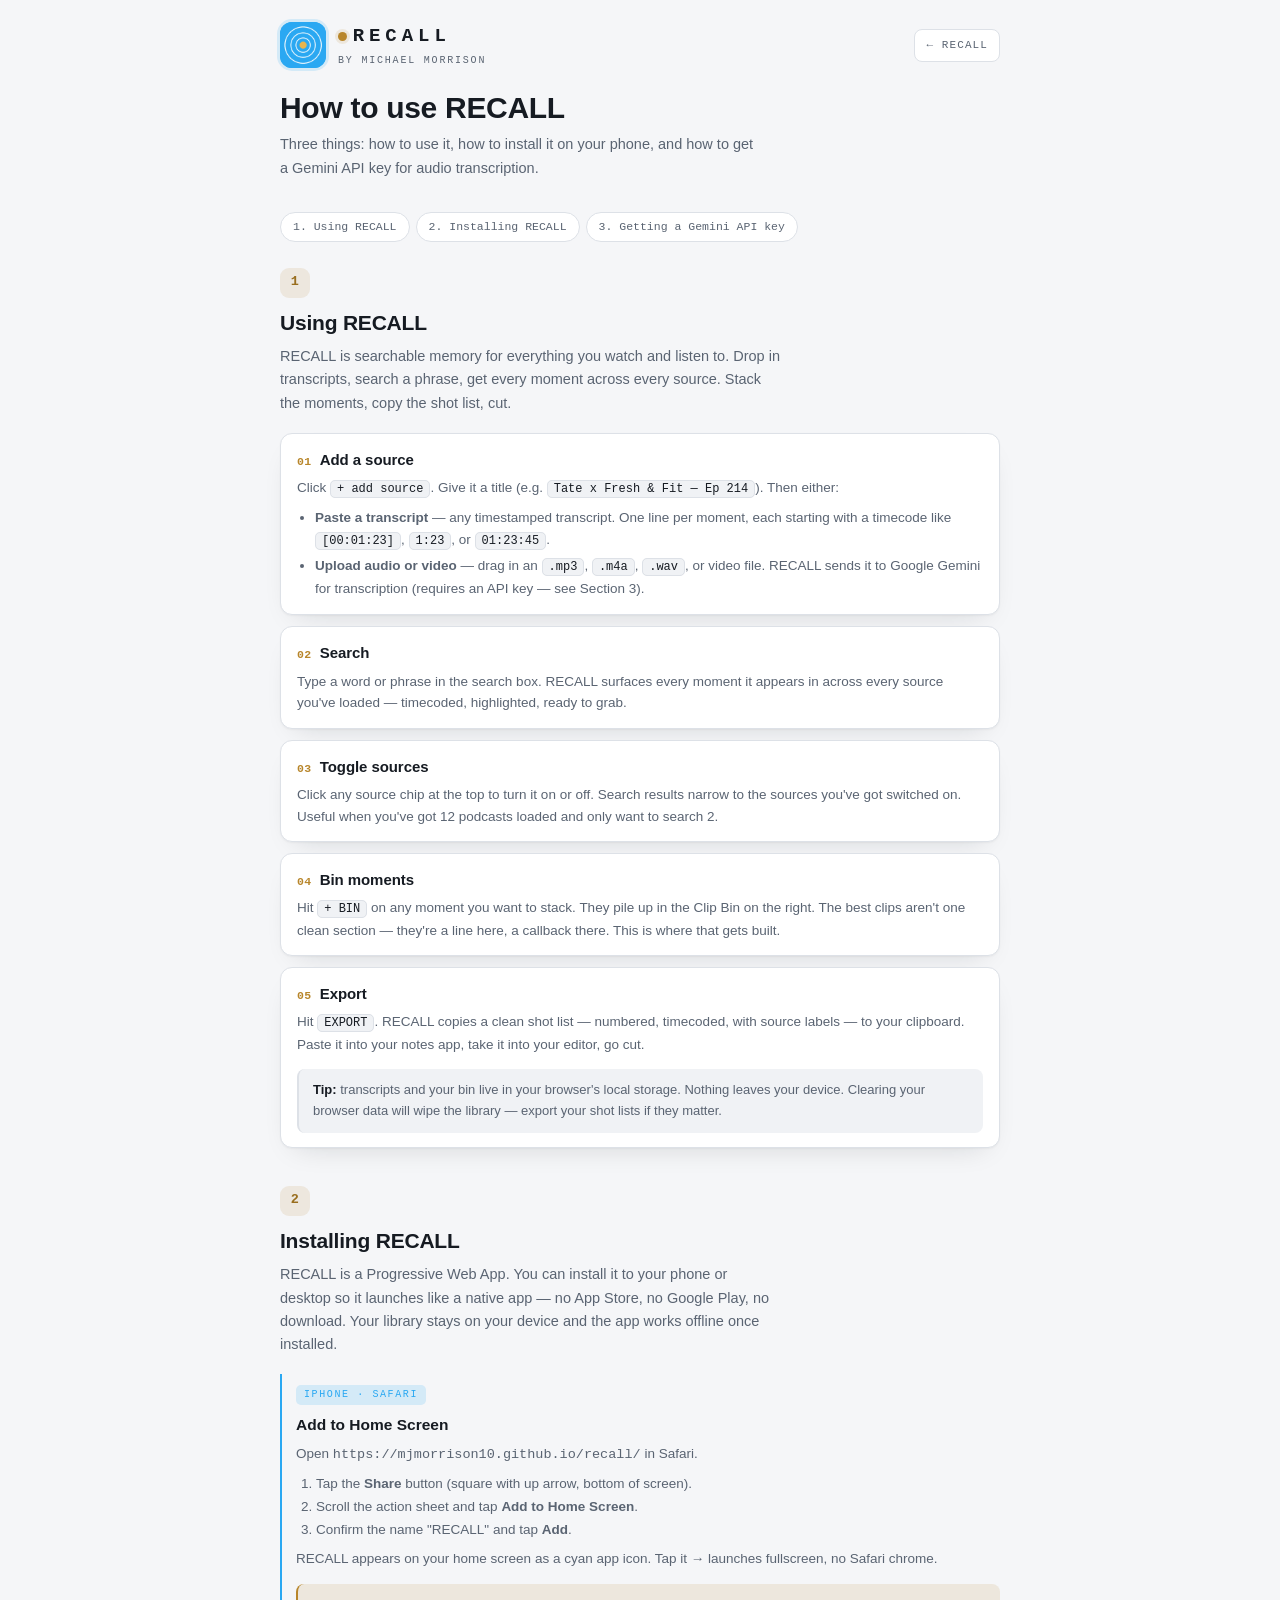
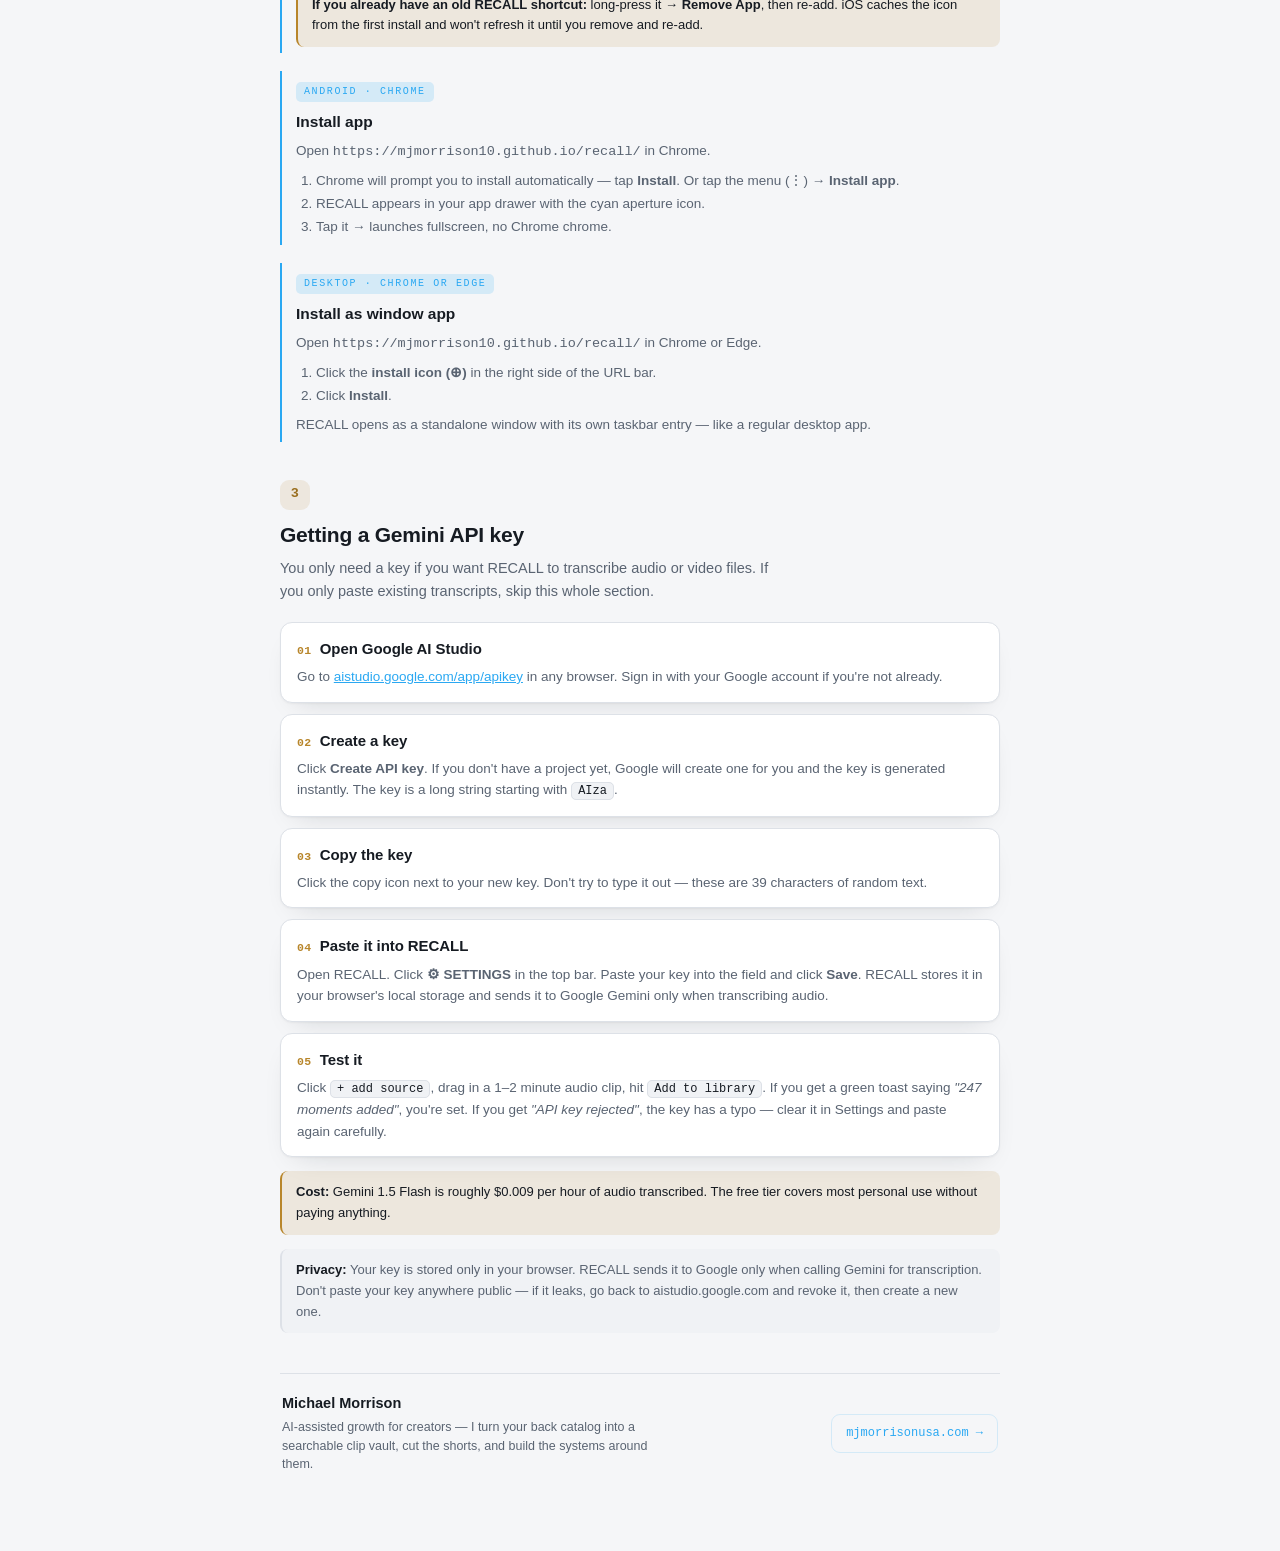
==== howto.html @ 28291c63 "feat: add How-to-use page with install + API key instructions New page /howto.html covering the thre" ====
<!doctype html>
<html lang="en">
<head>
<meta charset="utf-8">
<meta name="viewport" content="width=device-width, initial-scale=1, viewport-fit=cover">
<meta name="color-scheme" content="dark light">
<meta name="theme-color" content="#0E1116" media="(prefers-color-scheme: dark)">
<meta name="theme-color" content="#F5F6F8" media="(prefers-color-scheme: light)">
<meta name="description" content="How to use RECALL — install the app, get a Gemini API key, and search your transcript library.">

<!-- PWA: same manifest + iOS tags as the main app so this page works in the installed shell too -->
<link rel="manifest" href="manifest.json">
<meta name="mobile-web-app-capable" content="yes">
<meta name="apple-mobile-web-app-capable" content="yes">
<meta name="apple-mobile-web-app-status-bar-style" content="black-translucent">
<meta name="apple-mobile-web-app-title" content="RECALL">
<meta name="format-detection" content="telephone=no">
<link rel="apple-touch-icon" href="icons/icon-180.png">
<link rel="apple-touch-icon" sizes="180x180" href="icons/icon-180.png">
<link rel="apple-touch-icon" sizes="167x167" href="icons/icon-167.png">
<link rel="apple-touch-icon" sizes="152x152" href="icons/icon-152.png">
<link rel="apple-touch-icon" sizes="120x120" href="icons/icon-120.png">

<title>How to use RECALL</title>

<style>
  :root{
    --ground:#0E1116; --surface:#161B22; --surface2:#1D242E; --border:#2A333F;
    --ink:#E6EAF0; --muted:#8A94A6; --faint:#5C6675;
    --gold:#E8B54D; --gold-deep:#C8912E; --gold-ghost:rgba(232,181,77,.14);
    --brand:#2AA8F2; --brand-ghost:rgba(42,168,242,.16);
    --shadow:0 1px 0 rgba(255,255,255,.03) inset, 0 10px 30px -12px rgba(0,0,0,.6);
    --sans:-apple-system,BlinkMacSystemFont,"Segoe UI",Roboto,Helvetica,Arial,sans-serif;
    --mono:ui-monospace,"SF Mono",SFMono-Regular,Menlo,Consolas,"Liberation Mono",monospace;
  }
  @media (prefers-color-scheme: light){
    :root{
      --ground:#F5F6F8; --surface:#FFFFFF; --surface2:#F0F2F5; --border:#DDE1E7;
      --ink:#161B22; --muted:#5A6472; --faint:#8A94A6;
      --gold:#B8862B; --gold-deep:#996E1E; --gold-ghost:rgba(184,134,43,.13);
      --shadow:0 1px 2px rgba(16,20,25,.04), 0 12px 28px -16px rgba(16,20,25,.18);
    }
  }
  :root[data-theme="dark"]{
    --ground:#0E1116; --surface:#161B22; --surface2:#1D242E; --border:#2A333F;
    --ink:#E6EAF0; --muted:#8A94A6; --faint:#5C6675;
    --gold:#E8B54D; --gold-deep:#C8912E; --gold-ghost:rgba(232,181,77,.14);
    --shadow:0 1px 0 rgba(255,255,255,.03) inset, 0 10px 30px -12px rgba(0,0,0,.6);
  }
  :root[data-theme="light"]{
    --ground:#F5F6F8; --surface:#FFFFFF; --surface2:#F0F2F5; --border:#DDE1E7;
    --ink:#161B22; --muted:#5A6472; --faint:#8A94A6;
    --gold:#B8862B; --gold-deep:#996E1E; --gold-ghost:rgba(184,134,43,.13);
    --shadow:0 1px 2px rgba(16,20,25,.04), 0 12px 28px -16px rgba(16,20,25,.18);
  }

  *{box-sizing:border-box}
  body{margin:0;background:var(--ground);color:var(--ink);font-family:var(--sans);
    -webkit-font-smoothing:antialiased;line-height:1.55}
  .wrap{max-width:760px;margin:0 auto;padding:22px 20px 80px}

  /* top bar — same shape as the main page */
  .top{display:flex;align-items:center;gap:14px;flex-wrap:wrap;margin-bottom:22px}
  .brand{display:flex;align-items:center;gap:12px;flex:1;min-width:0}
  .logo{width:46px;height:46px;border-radius:12px;background:var(--brand);flex:none;
    display:flex;align-items:center;justify-content:center;overflow:hidden;
    box-shadow:0 0 0 3px var(--brand-ghost)}
  .logo img{width:100%;height:100%;object-fit:contain;display:block}
  .lock{display:flex;flex-direction:column;gap:2px;min-width:0}
  .lock .by{font-family:var(--mono);font-size:10px;letter-spacing:.18em;text-transform:uppercase;
    color:var(--muted)}
  .mark{font-family:var(--mono);font-weight:700;font-size:19px;letter-spacing:.26em;
    color:var(--ink);display:inline-flex;align-items:center;gap:.5ch}
  .mark .dot{width:9px;height:9px;border-radius:50%;background:var(--gold);
    box-shadow:0 0 0 3px var(--gold-ghost)}
  .actions{margin-left:auto;display:flex;gap:8px}
  .iconbtn{background:var(--surface);border:1px solid var(--border);
    color:var(--muted);font-family:var(--mono);font-size:11px;letter-spacing:.1em;
    padding:7px 11px;border-radius:8px;cursor:pointer;display:inline-flex;align-items:center;gap:6px;
    text-decoration:none;transition:.12s}
  .iconbtn:hover{color:var(--ink);border-color:var(--gold)}

  /* page header */
  .pagehead{margin-bottom:32px}
  .pagehead h1{margin:0 0 8px;font-size:30px;letter-spacing:-.01em;line-height:1.15;font-weight:700}
  .pagehead p{margin:0;color:var(--muted);font-size:14.5px;max-width:60ch;line-height:1.6}

  /* sections */
  .howsection{margin-bottom:38px;scroll-margin-top:80px}
  .howsection .num{display:inline-flex;align-items:center;justify-content:center;width:30px;height:30px;
    border-radius:9px;background:var(--gold-ghost);color:var(--gold-deep);
    font-family:var(--mono);font-weight:700;font-size:13.5px;letter-spacing:.04em;
    margin-bottom:9px}
  .howsection h2{margin:0 0 6px;font-size:21px;letter-spacing:-.01em;font-weight:700}
  .howsection > .intro{margin:0 0 18px;color:var(--muted);font-size:14.5px;max-width:62ch;line-height:1.6}

  .steps{display:flex;flex-direction:column;gap:11px}
  .step{background:var(--surface);border:1px solid var(--border);border-radius:12px;
    padding:14px 16px;box-shadow:var(--shadow)}
  .step h3{margin:0 0 4px;font-size:15px;font-weight:600;letter-spacing:-.005em}
  .step h3 .ord{font-family:var(--mono);font-size:11.5px;color:var(--gold);
    font-weight:700;margin-right:8px;letter-spacing:.04em}
  .step p{margin:6px 0 0;color:var(--muted);font-size:13.5px;line-height:1.6}
  .step p:last-child{margin-bottom:0}
  .step code,.step kbd{font-family:var(--mono);font-size:12px;background:var(--surface2);
    border:1px solid var(--border);border-radius:5px;padding:1px 6px;color:var(--ink)}
  .step ul{margin:8px 0 0;padding-left:18px;color:var(--muted);font-size:13.5px;line-height:1.65}
  .step ul li{margin-bottom:3px}
  .step ul li:last-child{margin-bottom:0}

  /* callout boxes */
  .note{background:var(--gold-ghost);border-left:2px solid var(--gold);
    border-radius:8px;padding:11px 14px;font-size:13px;color:var(--ink);margin-top:14px;line-height:1.6}
  .note b{color:var(--ink);font-weight:600}
  .note.muted{background:var(--surface2);border-left-color:var(--border);color:var(--muted)}

  /* platform sub-section within Installing */
  .platform{border-left:2px solid var(--brand);padding:6px 0 6px 14px;margin:18px 0 4px}
  .platform .tag{display:inline-block;font-family:var(--mono);font-size:10px;letter-spacing:.16em;
    text-transform:uppercase;color:var(--brand);background:var(--brand-ghost);
    padding:2px 8px;border-radius:5px;margin-bottom:8px}
  .platform h3{margin:0 0 4px;font-size:15.5px;font-weight:600}
  .platform p{margin:6px 0 0;color:var(--muted);font-size:13.5px;line-height:1.6}

  .toc{display:flex;gap:6px;flex-wrap:wrap;margin:0 0 26px}
  .toc a{font-family:var(--mono);font-size:11.5px;color:var(--muted);
    background:var(--surface);border:1px solid var(--border);border-radius:20px;
    padding:5px 12px;text-decoration:none;transition:.12s}
  .toc a:hover{color:var(--ink);border-color:var(--gold)}

  .foot{margin-top:40px;padding:18px 2px 0;border-top:1px solid var(--border);
    display:flex;gap:16px;align-items:center;flex-wrap:wrap}
  .foot .fname{font-weight:600;font-size:14.5px}
  .foot .ftag{color:var(--muted);font-size:12.5px;max-width:56ch;line-height:1.5;margin-top:3px}
  .foot .fcta{margin-left:auto;font-family:var(--mono);font-size:12px;color:var(--brand);
    text-decoration:none;border:1px solid var(--brand-ghost);padding:9px 14px;border-radius:9px;
    white-space:nowrap;transition:.12s}
  .foot .fcta:hover{background:var(--brand-ghost)}
</style>
</head>
<body>
<div class="wrap">
  <div class="top">
    <a href="index.html" class="brand" style="text-decoration:none;color:inherit">
      <span class="logo" id="logo"></span>
      <span class="lock">
        <span class="mark"><span class="dot"></span>RECALL</span>
        <span class="by">by Michael Morrison</span>
      </span>
    </a>
    <div class="actions">
      <a href="index.html" class="iconbtn">← RECALL</a>
    </div>
  </div>

  <div class="pagehead">
    <h1>How to use RECALL</h1>
    <p>Three things: how to use it, how to install it on your phone, and how to get a Gemini API key for audio transcription.</p>
  </div>

  <nav class="toc">
    <a href="#use">1. Using RECALL</a>
    <a href="#install">2. Installing RECALL</a>
    <a href="#key">3. Getting a Gemini API key</a>
  </nav>

  <!-- ===== SECTION 1: USING RECALL ===== -->
  <section class="howsection" id="use">
    <div class="num">1</div>
    <h2>Using RECALL</h2>
    <p class="intro">RECALL is searchable memory for everything you watch and listen to. Drop in transcripts, search a phrase, get every moment across every source. Stack the moments, copy the shot list, cut.</p>

    <div class="steps">
      <div class="step">
        <h3><span class="ord">01</span>Add a source</h3>
        <p>Click <code>+ add source</code>. Give it a title (e.g. <code>Tate x Fresh &amp; Fit — Ep 214</code>). Then either:</p>
        <ul>
          <li><b>Paste a transcript</b> — any timestamped transcript. One line per moment, each starting with a timecode like <code>[00:01:23]</code>, <code>1:23</code>, or <code>01:23:45</code>.</li>
          <li><b>Upload audio or video</b> — drag in an <code>.mp3</code>, <code>.m4a</code>, <code>.wav</code>, or video file. RECALL sends it to Google Gemini for transcription (requires an API key — see Section 3).</li>
        </ul>
      </div>

      <div class="step">
        <h3><span class="ord">02</span>Search</h3>
        <p>Type a word or phrase in the search box. RECALL surfaces every moment it appears in across every source you've loaded — timecoded, highlighted, ready to grab.</p>
      </div>

      <div class="step">
        <h3><span class="ord">03</span>Toggle sources</h3>
        <p>Click any source chip at the top to turn it on or off. Search results narrow to the sources you've got switched on. Useful when you've got 12 podcasts loaded and only want to search 2.</p>
      </div>

      <div class="step">
        <h3><span class="ord">04</span>Bin moments</h3>
        <p>Hit <code>+ BIN</code> on any moment you want to stack. They pile up in the Clip Bin on the right. The best clips aren't one clean section — they're a line here, a callback there. This is where that gets built.</p>
      </div>

      <div class="step">
        <h3><span class="ord">05</span>Export</h3>
        <p>Hit <code>EXPORT</code>. RECALL copies a clean shot list — numbered, timecoded, with source labels — to your clipboard. Paste it into your notes app, take it into your editor, go cut.</p>
        <div class="note muted"><b>Tip:</b> transcripts and your bin live in your browser's local storage. Nothing leaves your device. Clearing your browser data will wipe the library — export your shot lists if they matter.</div>
      </div>
    </div>
  </section>

  <!-- ===== SECTION 2: INSTALLING RECALL ===== -->
  <section class="howsection" id="install">
    <div class="num">2</div>
    <h2>Installing RECALL</h2>
    <p class="intro">RECALL is a Progressive Web App. You can install it to your phone or desktop so it launches like a native app — no App Store, no Google Play, no download. Your library stays on your device and the app works offline once installed.</p>

    <div class="platform">
      <span class="tag">iPhone · Safari</span>
      <h3>Add to Home Screen</h3>
      <p>Open <code>https://mjmorrison10.github.io/recall/</code> in Safari.</p>
      <ol style="margin:8px 0 0;padding-left:20px;color:var(--muted);font-size:13.5px;line-height:1.7">
        <li>Tap the <b>Share</b> button (square with up arrow, bottom of screen).</li>
        <li>Scroll the action sheet and tap <b>Add to Home Screen</b>.</li>
        <li>Confirm the name "RECALL" and tap <b>Add</b>.</li>
      </ol>
      <p>RECALL appears on your home screen as a cyan app icon. Tap it → launches fullscreen, no Safari chrome.</p>
      <div class="note"><b>If you already have an old RECALL shortcut:</b> long-press it → <b>Remove App</b>, then re-add. iOS caches the icon from the first install and won't refresh it until you remove and re-add.</div>
    </div>

    <div class="platform">
      <span class="tag">Android · Chrome</span>
      <h3>Install app</h3>
      <p>Open <code>https://mjmorrison10.github.io/recall/</code> in Chrome.</p>
      <ol style="margin:8px 0 0;padding-left:20px;color:var(--muted);font-size:13.5px;line-height:1.7">
        <li>Chrome will prompt you to install automatically — tap <b>Install</b>. Or tap the menu (⋮) → <b>Install app</b>.</li>
        <li>RECALL appears in your app drawer with the cyan aperture icon.</li>
        <li>Tap it → launches fullscreen, no Chrome chrome.</li>
      </ol>
    </div>

    <div class="platform">
      <span class="tag">Desktop · Chrome or Edge</span>
      <h3>Install as window app</h3>
      <p>Open <code>https://mjmorrison10.github.io/recall/</code> in Chrome or Edge.</p>
      <ol style="margin:8px 0 0;padding-left:20px;color:var(--muted);font-size:13.5px;line-height:1.7">
        <li>Click the <b>install icon (⊕)</b> in the right side of the URL bar.</li>
        <li>Click <b>Install</b>.</li>
      </ol>
      <p>RECALL opens as a standalone window with its own taskbar entry — like a regular desktop app.</p>
    </div>
  </section>

  <!-- ===== SECTION 3: GETTING A GEMINI API KEY ===== -->
  <section class="howsection" id="key">
    <div class="num">3</div>
    <h2>Getting a Gemini API key</h2>
    <p class="intro">You only need a key if you want RECALL to transcribe audio or video files. If you only paste existing transcripts, skip this whole section.</p>

    <div class="steps">
      <div class="step">
        <h3><span class="ord">01</span>Open Google AI Studio</h3>
        <p>Go to <a href="https://aistudio.google.com/app/apikey" target="_blank" rel="noopener" style="color:var(--brand)">aistudio.google.com/app/apikey</a> in any browser. Sign in with your Google account if you're not already.</p>
      </div>

      <div class="step">
        <h3><span class="ord">02</span>Create a key</h3>
        <p>Click <b>Create API key</b>. If you don't have a project yet, Google will create one for you and the key is generated instantly. The key is a long string starting with <code>AIza</code>.</p>
      </div>

      <div class="step">
        <h3><span class="ord">03</span>Copy the key</h3>
        <p>Click the copy icon next to your new key. Don't try to type it out — these are 39 characters of random text.</p>
      </div>

      <div class="step">
        <h3><span class="ord">04</span>Paste it into RECALL</h3>
        <p>Open RECALL. Click <b>⚙ SETTINGS</b> in the top bar. Paste your key into the field and click <b>Save</b>. RECALL stores it in your browser's local storage and sends it to Google Gemini only when transcribing audio.</p>
      </div>

      <div class="step">
        <h3><span class="ord">05</span>Test it</h3>
        <p>Click <code>+ add source</code>, drag in a 1–2 minute audio clip, hit <code>Add to library</code>. If you get a green toast saying <i>"247 moments added"</i>, you're set. If you get <i>"API key rejected"</i>, the key has a typo — clear it in Settings and paste again carefully.</p>
      </div>
    </div>

    <div class="note"><b>Cost:</b> Gemini 1.5 Flash is roughly $0.009 per hour of audio transcribed. The free tier covers most personal use without paying anything.</div>
    <div class="note muted"><b>Privacy:</b> Your key is stored only in your browser. RECALL sends it to Google only when calling Gemini for transcription. Don't paste your key anywhere public — if it leaks, go back to aistudio.google.com and revoke it, then create a new one.</div>
  </section>

  <footer class="foot">
    <div>
      <div class="fname">Michael Morrison</div>
      <div class="ftag">AI-assisted growth for creators — I turn your back catalog into a searchable clip vault, cut the shorts, and build the systems around them.</div>
    </div>
    <a class="fcta" href="https://mjmorrisonusa.com" target="_blank" rel="noopener">mjmorrisonusa.com &rarr;</a>
  </footer>
</div>

<script>
// Logo fallback (matches index.html's logic).
(function(){
  var im = new Image();
  im.onload = function(){
    var l = document.getElementById("logo");
    if (l) { l.innerHTML = ""; im.alt = "Michael Morrison"; l.appendChild(im); }
  };
  im.src = "logo.png";
})();
</script>
</body>
</html>
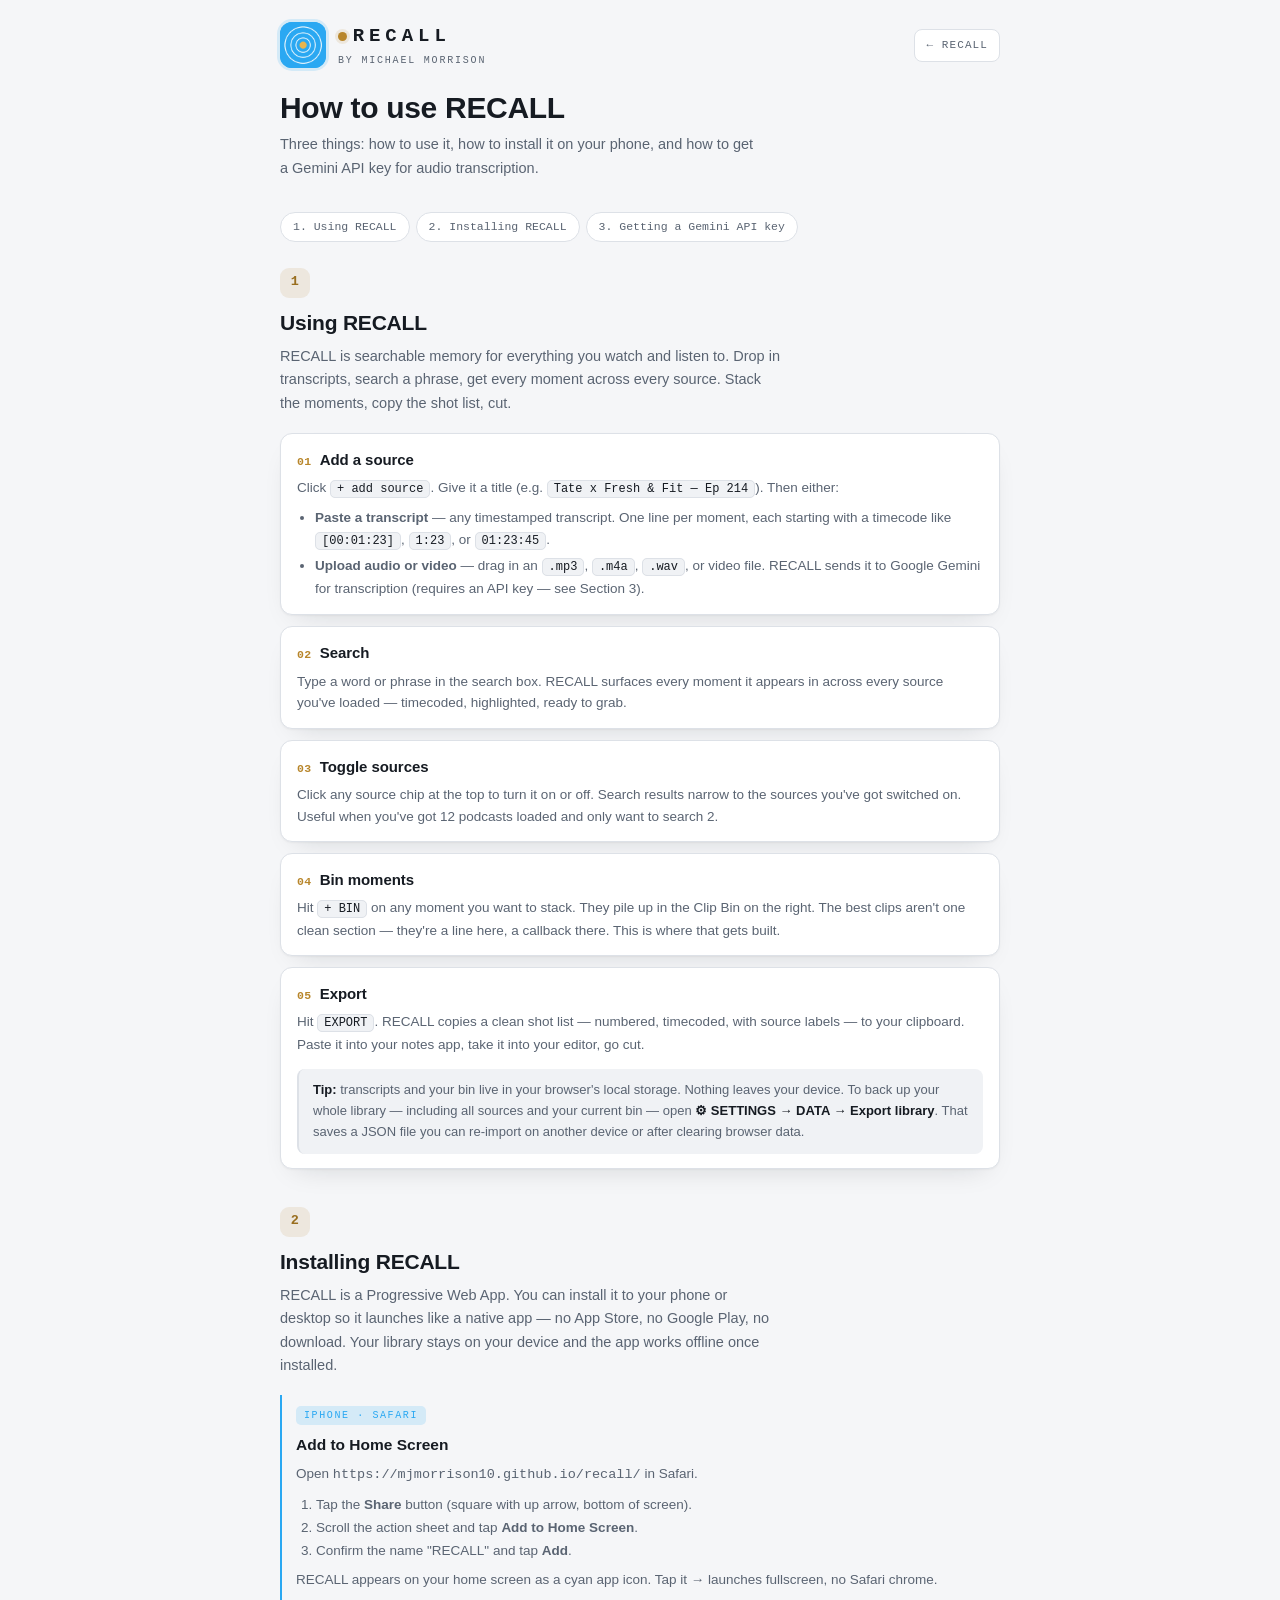
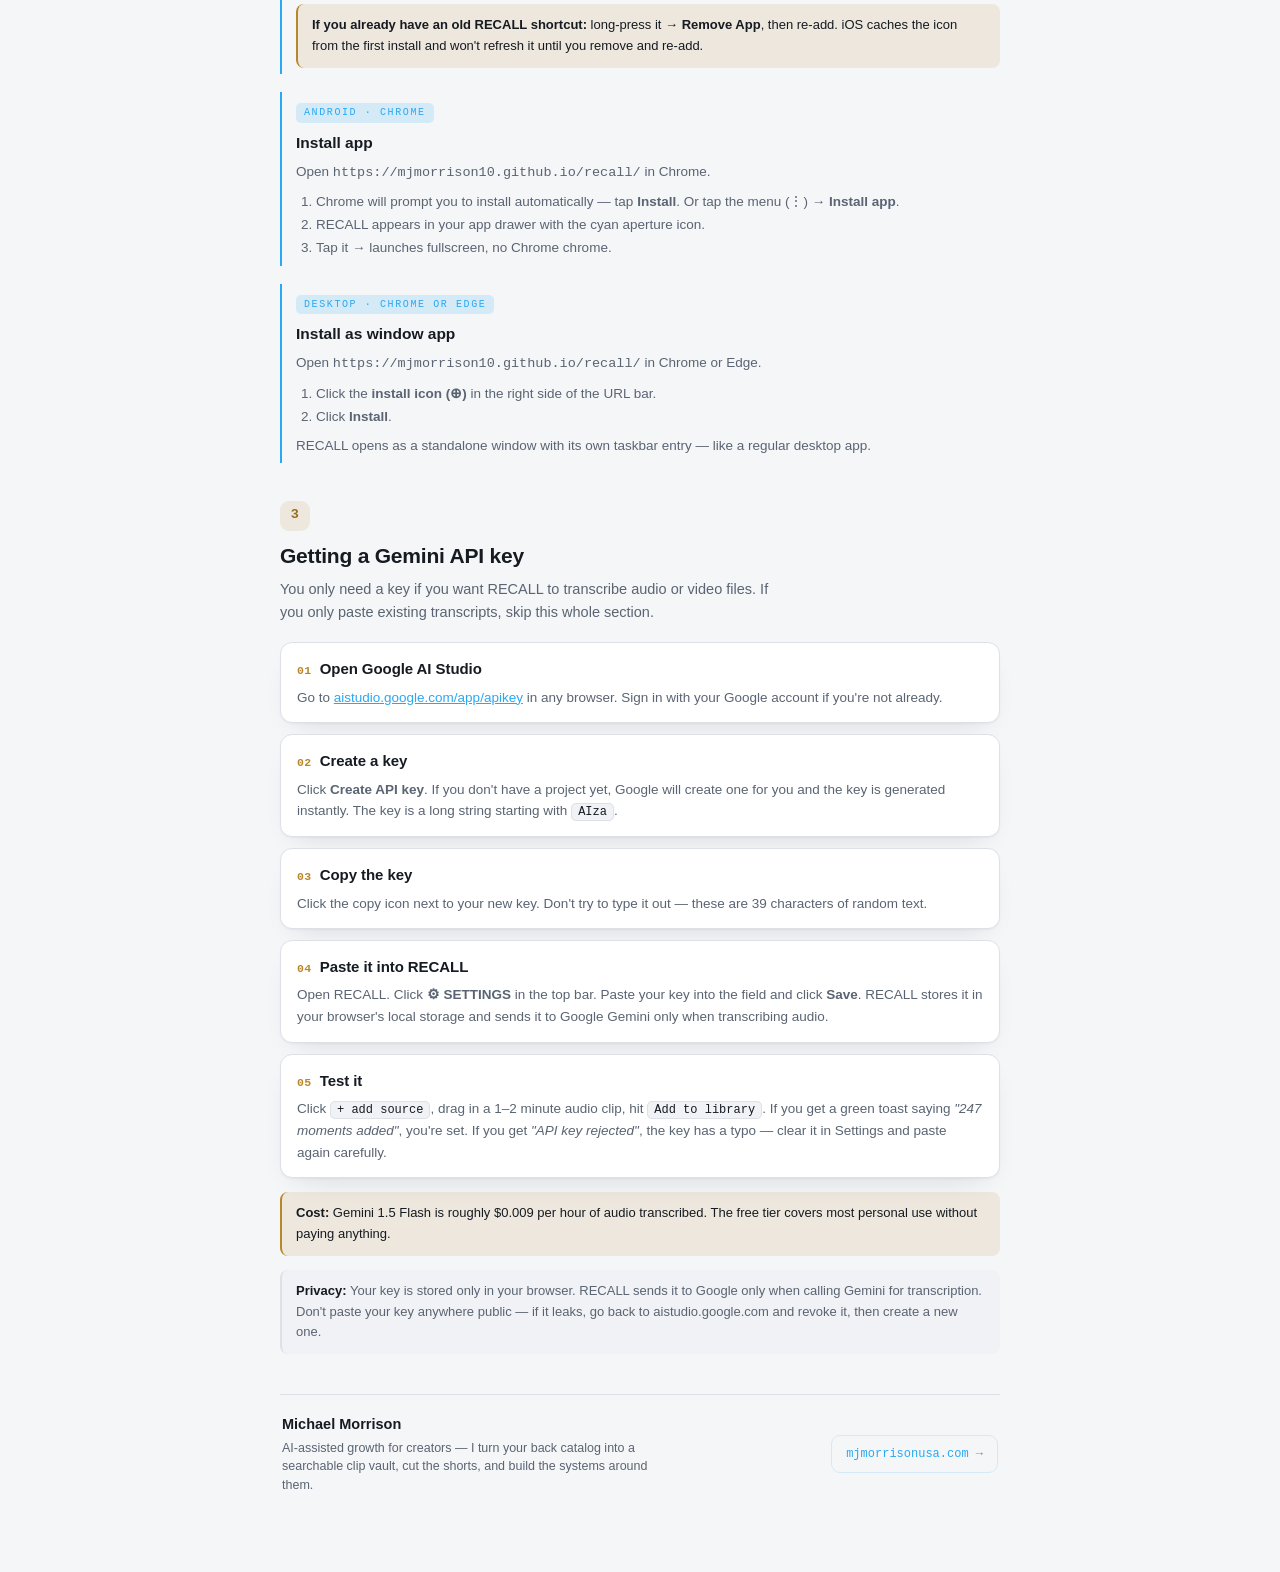
==== commit 37f56577: "feat: library export/import (JSON backup with schema versioning) User scenario: RECALL becomes a pri" ====
--- a/howto.html
+++ b/howto.html
@@ -198,7 +198,7 @@
       <div class="step">
         <h3><span class="ord">05</span>Export</h3>
         <p>Hit <code>EXPORT</code>. RECALL copies a clean shot list — numbered, timecoded, with source labels — to your clipboard. Paste it into your notes app, take it into your editor, go cut.</p>
-        <div class="note muted"><b>Tip:</b> transcripts and your bin live in your browser's local storage. Nothing leaves your device. Clearing your browser data will wipe the library — export your shot lists if they matter.</div>
+        <div class="note muted"><b>Tip:</b> transcripts and your bin live in your browser's local storage. Nothing leaves your device. To back up your whole library — including all sources and your current bin — open <b>⚙ SETTINGS → DATA → Export library</b>. That saves a JSON file you can re-import on another device or after clearing browser data.</div>
       </div>
     </div>
   </section>
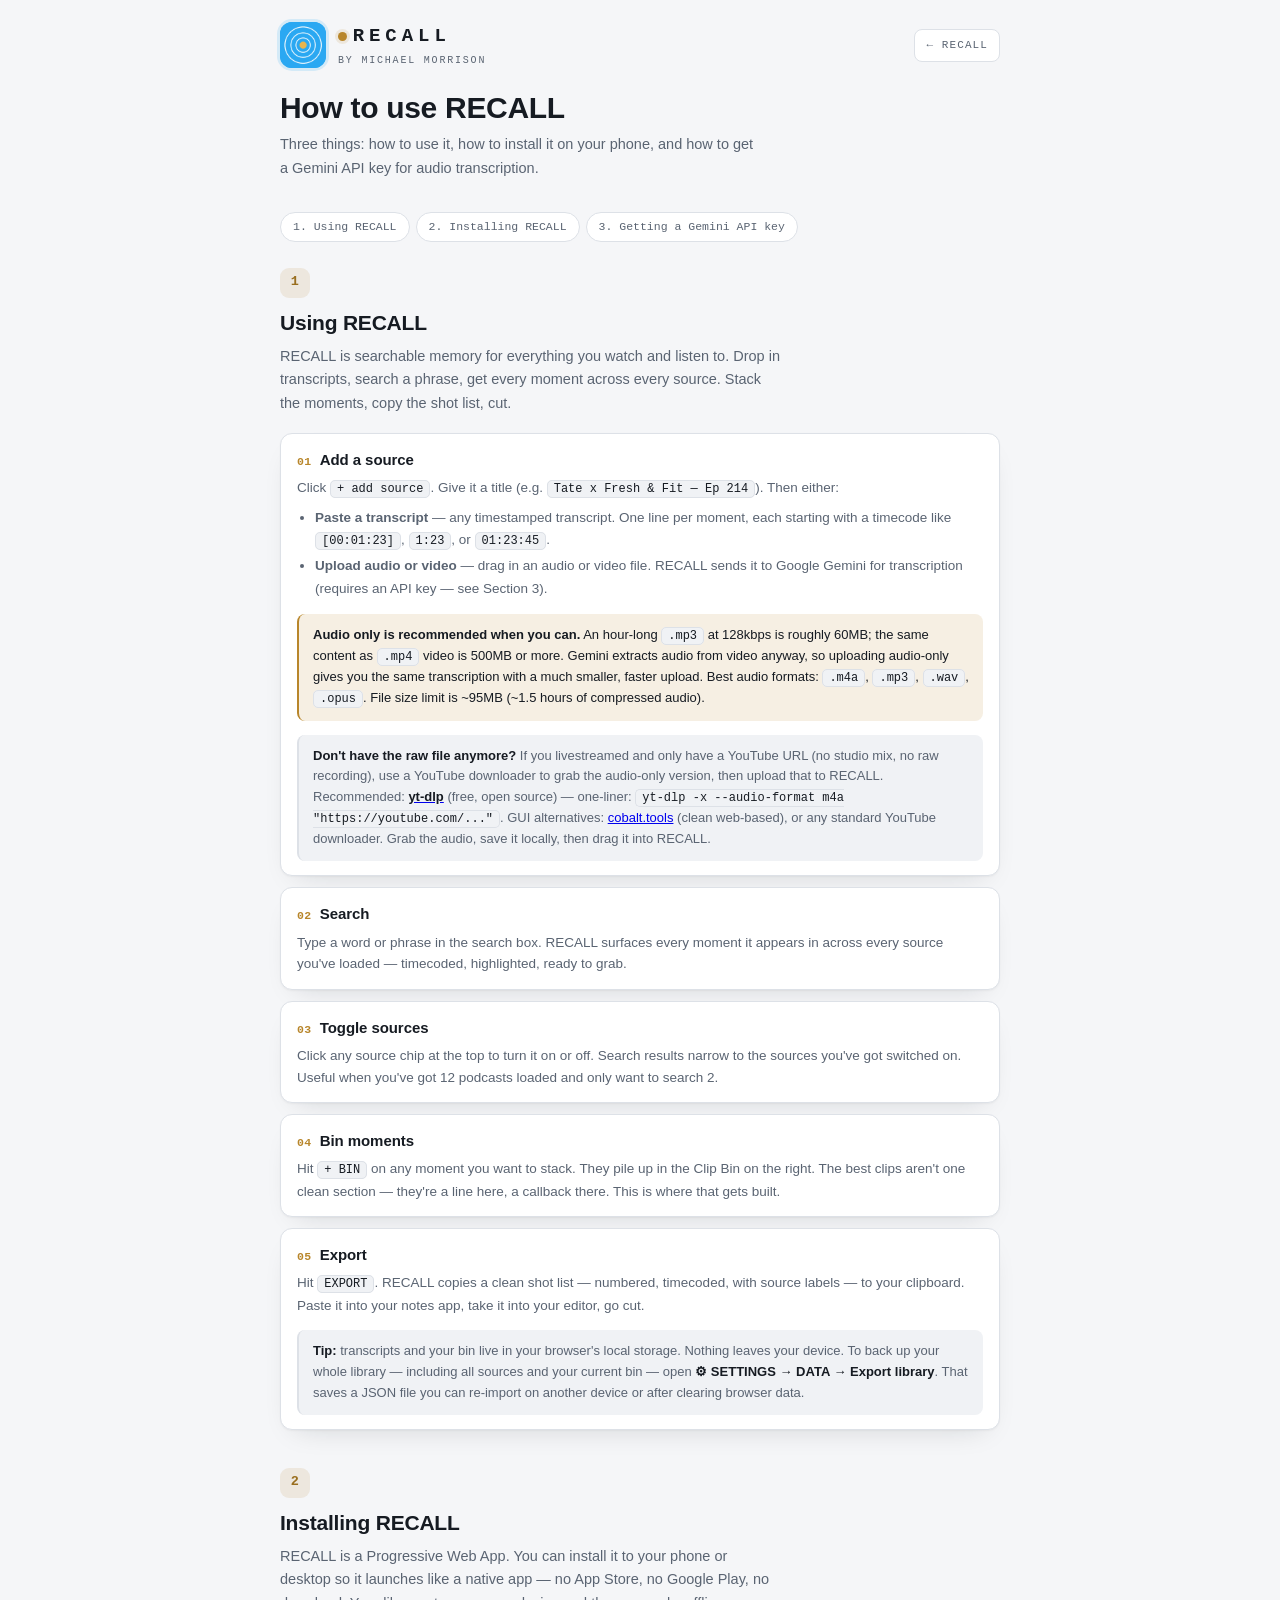
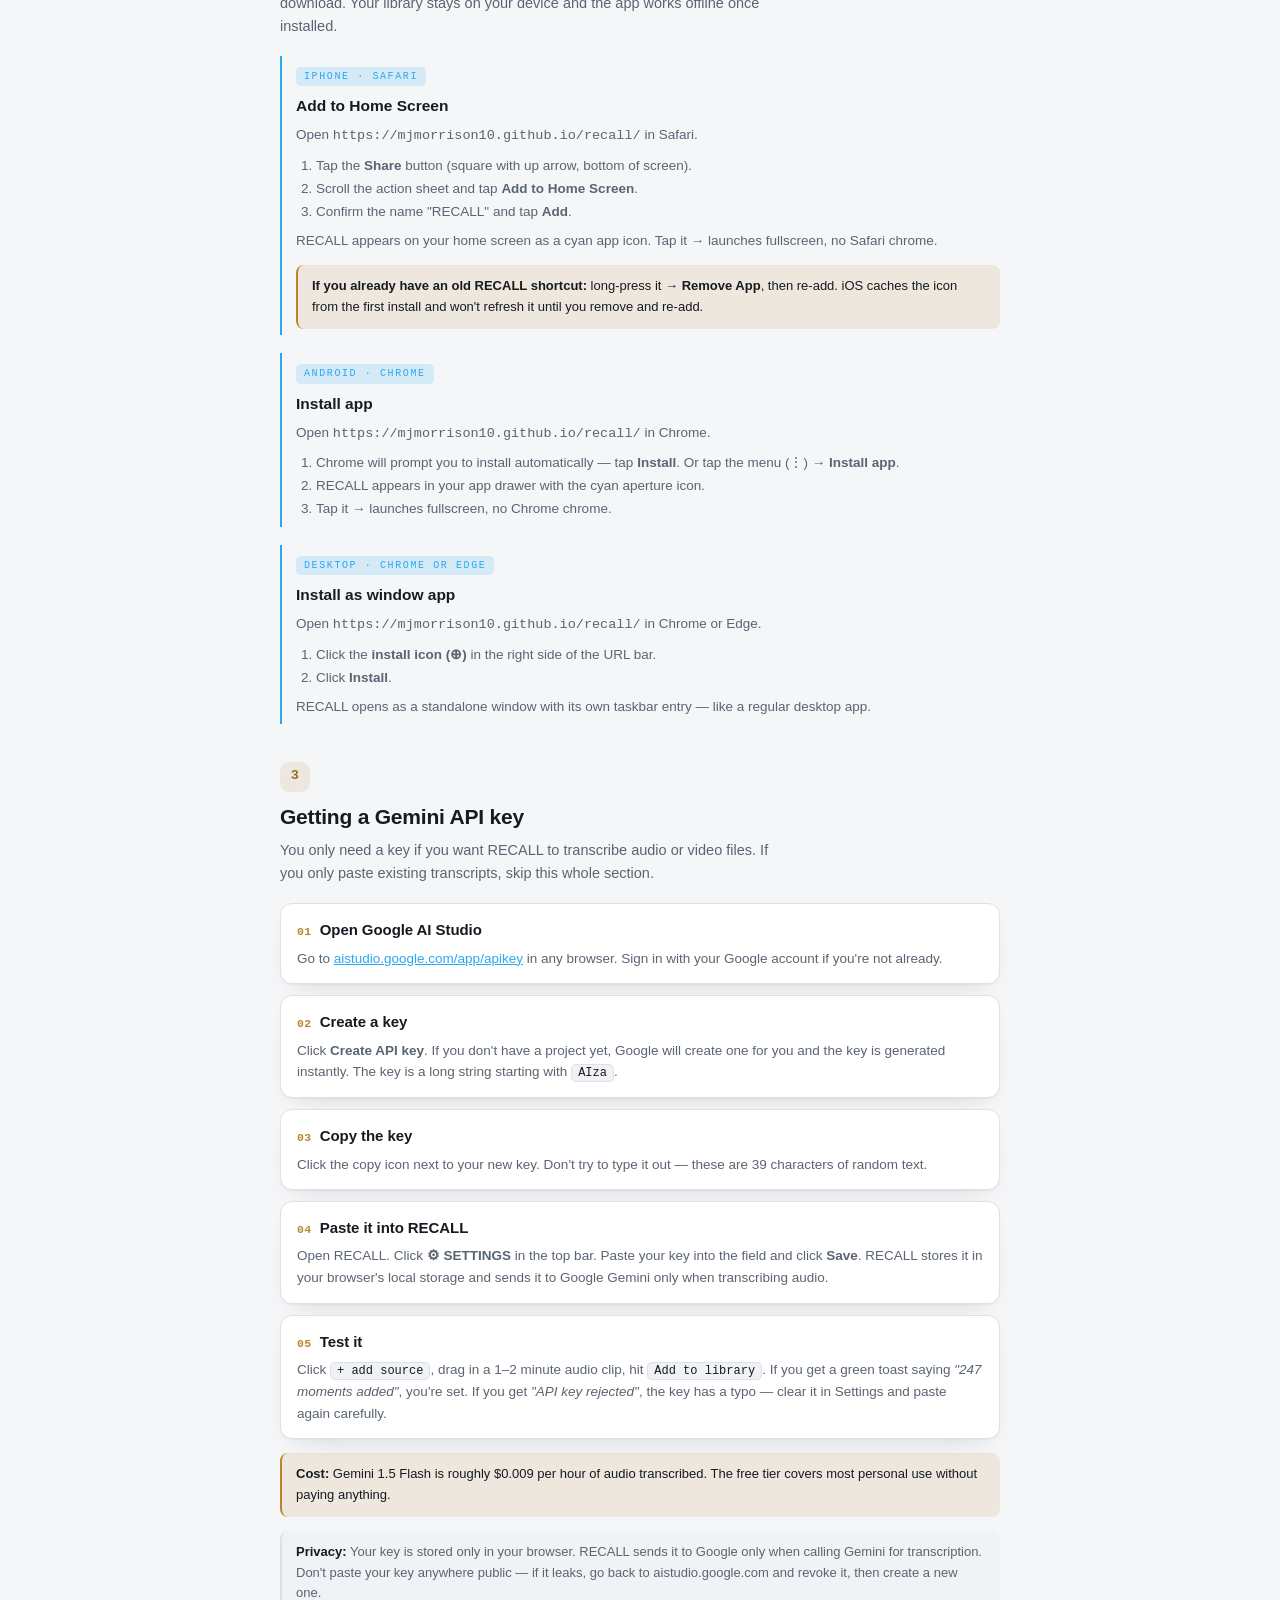
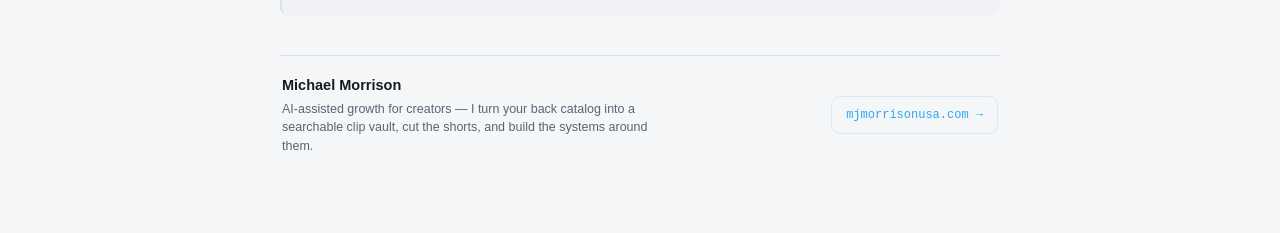
==== commit b8b32c4b: "docs: explain audio-only recommendation + YouTube downloader path Three input paths users actually h" ====
--- a/howto.html
+++ b/howto.html
@@ -23,120 +23,8 @@
 
 <title>How to use RECALL</title>
 
-<style>
-  :root{
-    --ground:#0E1116; --surface:#161B22; --surface2:#1D242E; --border:#2A333F;
-    --ink:#E6EAF0; --muted:#8A94A6; --faint:#5C6675;
-    --gold:#E8B54D; --gold-deep:#C8912E; --gold-ghost:rgba(232,181,77,.14);
-    --brand:#2AA8F2; --brand-ghost:rgba(42,168,242,.16);
-    --shadow:0 1px 0 rgba(255,255,255,.03) inset, 0 10px 30px -12px rgba(0,0,0,.6);
-    --sans:-apple-system,BlinkMacSystemFont,"Segoe UI",Roboto,Helvetica,Arial,sans-serif;
-    --mono:ui-monospace,"SF Mono",SFMono-Regular,Menlo,Consolas,"Liberation Mono",monospace;
-  }
-  @media (prefers-color-scheme: light){
-    :root{
-      --ground:#F5F6F8; --surface:#FFFFFF; --surface2:#F0F2F5; --border:#DDE1E7;
-      --ink:#161B22; --muted:#5A6472; --faint:#8A94A6;
-      --gold:#B8862B; --gold-deep:#996E1E; --gold-ghost:rgba(184,134,43,.13);
-      --shadow:0 1px 2px rgba(16,20,25,.04), 0 12px 28px -16px rgba(16,20,25,.18);
-    }
-  }
-  :root[data-theme="dark"]{
-    --ground:#0E1116; --surface:#161B22; --surface2:#1D242E; --border:#2A333F;
-    --ink:#E6EAF0; --muted:#8A94A6; --faint:#5C6675;
-    --gold:#E8B54D; --gold-deep:#C8912E; --gold-ghost:rgba(232,181,77,.14);
-    --shadow:0 1px 0 rgba(255,255,255,.03) inset, 0 10px 30px -12px rgba(0,0,0,.6);
-  }
-  :root[data-theme="light"]{
-    --ground:#F5F6F8; --surface:#FFFFFF; --surface2:#F0F2F5; --border:#DDE1E7;
-    --ink:#161B22; --muted:#5A6472; --faint:#8A94A6;
-    --gold:#B8862B; --gold-deep:#996E1E; --gold-ghost:rgba(184,134,43,.13);
-    --shadow:0 1px 2px rgba(16,20,25,.04), 0 12px 28px -16px rgba(16,20,25,.18);
-  }
+  <link rel="stylesheet" href="style.css">
 
-  *{box-sizing:border-box}
-  body{margin:0;background:var(--ground);color:var(--ink);font-family:var(--sans);
-    -webkit-font-smoothing:antialiased;line-height:1.55}
-  .wrap{max-width:760px;margin:0 auto;padding:22px 20px 80px}
-
-  /* top bar — same shape as the main page */
-  .top{display:flex;align-items:center;gap:14px;flex-wrap:wrap;margin-bottom:22px}
-  .brand{display:flex;align-items:center;gap:12px;flex:1;min-width:0}
-  .logo{width:46px;height:46px;border-radius:12px;background:var(--brand);flex:none;
-    display:flex;align-items:center;justify-content:center;overflow:hidden;
-    box-shadow:0 0 0 3px var(--brand-ghost)}
-  .logo img{width:100%;height:100%;object-fit:contain;display:block}
-  .lock{display:flex;flex-direction:column;gap:2px;min-width:0}
-  .lock .by{font-family:var(--mono);font-size:10px;letter-spacing:.18em;text-transform:uppercase;
-    color:var(--muted)}
-  .mark{font-family:var(--mono);font-weight:700;font-size:19px;letter-spacing:.26em;
-    color:var(--ink);display:inline-flex;align-items:center;gap:.5ch}
-  .mark .dot{width:9px;height:9px;border-radius:50%;background:var(--gold);
-    box-shadow:0 0 0 3px var(--gold-ghost)}
-  .actions{margin-left:auto;display:flex;gap:8px}
-  .iconbtn{background:var(--surface);border:1px solid var(--border);
-    color:var(--muted);font-family:var(--mono);font-size:11px;letter-spacing:.1em;
-    padding:7px 11px;border-radius:8px;cursor:pointer;display:inline-flex;align-items:center;gap:6px;
-    text-decoration:none;transition:.12s}
-  .iconbtn:hover{color:var(--ink);border-color:var(--gold)}
-
-  /* page header */
-  .pagehead{margin-bottom:32px}
-  .pagehead h1{margin:0 0 8px;font-size:30px;letter-spacing:-.01em;line-height:1.15;font-weight:700}
-  .pagehead p{margin:0;color:var(--muted);font-size:14.5px;max-width:60ch;line-height:1.6}
-
-  /* sections */
-  .howsection{margin-bottom:38px;scroll-margin-top:80px}
-  .howsection .num{display:inline-flex;align-items:center;justify-content:center;width:30px;height:30px;
-    border-radius:9px;background:var(--gold-ghost);color:var(--gold-deep);
-    font-family:var(--mono);font-weight:700;font-size:13.5px;letter-spacing:.04em;
-    margin-bottom:9px}
-  .howsection h2{margin:0 0 6px;font-size:21px;letter-spacing:-.01em;font-weight:700}
-  .howsection > .intro{margin:0 0 18px;color:var(--muted);font-size:14.5px;max-width:62ch;line-height:1.6}
-
-  .steps{display:flex;flex-direction:column;gap:11px}
-  .step{background:var(--surface);border:1px solid var(--border);border-radius:12px;
-    padding:14px 16px;box-shadow:var(--shadow)}
-  .step h3{margin:0 0 4px;font-size:15px;font-weight:600;letter-spacing:-.005em}
-  .step h3 .ord{font-family:var(--mono);font-size:11.5px;color:var(--gold);
-    font-weight:700;margin-right:8px;letter-spacing:.04em}
-  .step p{margin:6px 0 0;color:var(--muted);font-size:13.5px;line-height:1.6}
-  .step p:last-child{margin-bottom:0}
-  .step code,.step kbd{font-family:var(--mono);font-size:12px;background:var(--surface2);
-    border:1px solid var(--border);border-radius:5px;padding:1px 6px;color:var(--ink)}
-  .step ul{margin:8px 0 0;padding-left:18px;color:var(--muted);font-size:13.5px;line-height:1.65}
-  .step ul li{margin-bottom:3px}
-  .step ul li:last-child{margin-bottom:0}
-
-  /* callout boxes */
-  .note{background:var(--gold-ghost);border-left:2px solid var(--gold);
-    border-radius:8px;padding:11px 14px;font-size:13px;color:var(--ink);margin-top:14px;line-height:1.6}
-  .note b{color:var(--ink);font-weight:600}
-  .note.muted{background:var(--surface2);border-left-color:var(--border);color:var(--muted)}
-
-  /* platform sub-section within Installing */
-  .platform{border-left:2px solid var(--brand);padding:6px 0 6px 14px;margin:18px 0 4px}
-  .platform .tag{display:inline-block;font-family:var(--mono);font-size:10px;letter-spacing:.16em;
-    text-transform:uppercase;color:var(--brand);background:var(--brand-ghost);
-    padding:2px 8px;border-radius:5px;margin-bottom:8px}
-  .platform h3{margin:0 0 4px;font-size:15.5px;font-weight:600}
-  .platform p{margin:6px 0 0;color:var(--muted);font-size:13.5px;line-height:1.6}
-
-  .toc{display:flex;gap:6px;flex-wrap:wrap;margin:0 0 26px}
-  .toc a{font-family:var(--mono);font-size:11.5px;color:var(--muted);
-    background:var(--surface);border:1px solid var(--border);border-radius:20px;
-    padding:5px 12px;text-decoration:none;transition:.12s}
-  .toc a:hover{color:var(--ink);border-color:var(--gold)}
-
-  .foot{margin-top:40px;padding:18px 2px 0;border-top:1px solid var(--border);
-    display:flex;gap:16px;align-items:center;flex-wrap:wrap}
-  .foot .fname{font-weight:600;font-size:14.5px}
-  .foot .ftag{color:var(--muted);font-size:12.5px;max-width:56ch;line-height:1.5;margin-top:3px}
-  .foot .fcta{margin-left:auto;font-family:var(--mono);font-size:12px;color:var(--brand);
-    text-decoration:none;border:1px solid var(--brand-ghost);padding:9px 14px;border-radius:9px;
-    white-space:nowrap;transition:.12s}
-  .foot .fcta:hover{background:var(--brand-ghost)}
-</style>
 </head>
 <body>
 <div class="wrap">
@@ -176,8 +64,12 @@
         <p>Click <code>+ add source</code>. Give it a title (e.g. <code>Tate x Fresh &amp; Fit — Ep 214</code>). Then either:</p>
         <ul>
           <li><b>Paste a transcript</b> — any timestamped transcript. One line per moment, each starting with a timecode like <code>[00:01:23]</code>, <code>1:23</code>, or <code>01:23:45</code>.</li>
-          <li><b>Upload audio or video</b> — drag in an <code>.mp3</code>, <code>.m4a</code>, <code>.wav</code>, or video file. RECALL sends it to Google Gemini for transcription (requires an API key — see Section 3).</li>
+          <li><b>Upload audio or video</b> — drag in an audio or video file. RECALL sends it to Google Gemini for transcription (requires an API key — see Section 3).</li>
         </ul>
+
+        <div class="note"><b>Audio only is recommended when you can.</b> An hour-long <code>.mp3</code> at 128kbps is roughly 60MB; the same content as <code>.mp4</code> video is 500MB or more. Gemini extracts audio from video anyway, so uploading audio-only gives you the same transcription with a much smaller, faster upload. Best audio formats: <code>.m4a</code>, <code>.mp3</code>, <code>.wav</code>, <code>.opus</code>. File size limit is ~95MB (~1.5 hours of compressed audio).</div>
+
+        <div class="note muted"><b>Don't have the raw file anymore?</b> If you livestreamed and only have a YouTube URL (no studio mix, no raw recording), use a YouTube downloader to grab the audio-only version, then upload that to RECALL. Recommended: <a href="https://github.com/yt-dlp/yt-dlp" target="_blank" rel="noopener"><b>yt-dlp</b></a> (free, open source) — one-liner: <code>yt-dlp -x --audio-format m4a "https://youtube.com/..."</code>. GUI alternatives: <a href="https://cobalt.tools" target="_blank" rel="noopener">cobalt.tools</a> (clean web-based), or any standard YouTube downloader. Grab the audio, save it locally, then drag it into RECALL.</div>
       </div>
 
       <div class="step">
--- a/style.css
+++ b/style.css
@@ -0,0 +1,355 @@
+  :root{
+    --ground:#0E1116; --surface:#161B22; --surface2:#1D242E; --border:#2A333F;
+    --ink:#E6EAF0; --muted:#8A94A6; --faint:#5C6675;
+    --gold:#E8B54D; --gold-deep:#C8912E; --gold-ghost:rgba(232,181,77,.14);
+    --pos:#4FD6A0; --pos-ghost:rgba(79,214,160,.14);
+    --brand:#2AA8F2; --brand-ghost:rgba(42,168,242,.16);
+    --shadow:0 1px 0 rgba(255,255,255,.03) inset, 0 10px 30px -12px rgba(0,0,0,.6);
+    --sans:-apple-system,BlinkMacSystemFont,"Segoe UI",Roboto,Helvetica,Arial,sans-serif;
+    --mono:ui-monospace,"SF Mono",SFMono-Regular,Menlo,Consolas,"Liberation Mono",monospace;
+  }
+  @media (prefers-color-scheme: light){
+    :root{
+      --ground:#F5F6F8; --surface:#FFFFFF; --surface2:#F0F2F5; --border:#DDE1E7;
+      --ink:#161B22; --muted:#5A6472; --faint:#8A94A6;
+      --gold:#B8862B; --gold-deep:#996E1E; --gold-ghost:rgba(184,134,43,.13);
+      --pos:#12946A; --pos-ghost:rgba(18,148,106,.12);
+      --shadow:0 1px 2px rgba(16,20,25,.04), 0 12px 28px -16px rgba(16,20,25,.18);
+    }
+  }
+  :root[data-theme="dark"]{
+    --ground:#0E1116; --surface:#161B22; --surface2:#1D242E; --border:#2A333F;
+    --ink:#E6EAF0; --muted:#8A94A6; --faint:#5C6675;
+    --gold:#E8B54D; --gold-deep:#C8912E; --gold-ghost:rgba(232,181,77,.14);
+    --pos:#4FD6A0; --pos-ghost:rgba(79,214,160,.14);
+    --shadow:0 1px 0 rgba(255,255,255,.03) inset, 0 10px 30px -12px rgba(0,0,0,.6);
+  }
+  :root[data-theme="light"]{
+    --ground:#F5F6F8; --surface:#FFFFFF; --surface2:#F0F2F5; --border:#DDE1E7;
+    --ink:#161B22; --muted:#5A6472; --faint:#8A94A6;
+    --gold:#B8862B; --gold-deep:#996E1E; --gold-ghost:rgba(184,134,43,.13);
+    --pos:#12946A; --pos-ghost:rgba(18,148,106,.12);
+    --shadow:0 1px 2px rgba(16,20,25,.04), 0 12px 28px -16px rgba(16,20,25,.18);
+  }
+
+  *{box-sizing:border-box}
+  body{margin:0;background:var(--ground);color:var(--ink);font-family:var(--sans);
+    -webkit-font-smoothing:antialiased;line-height:1.5}
+  .wrap{max-width:1180px;margin:0 auto;padding:22px 20px 140px}
+
+  /* header */
+  .top{display:flex;align-items:center;gap:14px;flex-wrap:wrap;margin-bottom:4px}
+  .brand{display:flex;align-items:center;gap:12px}
+  .logo{width:46px;height:46px;border-radius:12px;background:var(--brand);flex:none;
+    display:flex;align-items:center;justify-content:center;overflow:hidden;
+    box-shadow:0 0 0 3px var(--brand-ghost)}
+  .logo b{font-family:var(--mono);font-weight:700;font-size:13px;color:#fff;letter-spacing:.02em}
+  .logo img{width:100%;height:100%;object-fit:contain;display:block}
+  .lock{display:flex;flex-direction:column;gap:2px}
+  .lock .by{font-family:var(--mono);font-size:10px;letter-spacing:.18em;text-transform:uppercase;
+    color:var(--muted)}
+  .mark{font-family:var(--mono);font-weight:700;font-size:19px;letter-spacing:.26em;
+    color:var(--ink);display:inline-flex;align-items:center;gap:.5ch}
+  .mark .dot{width:9px;height:9px;border-radius:50%;background:var(--gold);
+    box-shadow:0 0 0 3px var(--gold-ghost)}
+  .foot{margin-top:32px;padding:18px 2px 0;border-top:1px solid var(--border);
+    display:flex;gap:16px;align-items:center;flex-wrap:wrap}
+  .foot .fname{font-weight:600;font-size:14.5px}
+  .foot .ftag{color:var(--muted);font-size:12.5px;max-width:56ch;line-height:1.5;margin-top:3px}
+  .foot .fcta{margin-left:auto;font-family:var(--mono);font-size:12px;color:var(--brand);
+    text-decoration:none;border:1px solid var(--brand-ghost);padding:9px 14px;border-radius:9px;
+    white-space:nowrap;transition:.12s}
+  .foot .fcta:hover{background:var(--brand-ghost)}
+  .actions{margin-left:auto;display:flex;gap:8px}
+  .iconbtn{background:var(--surface);border:1px solid var(--border);
+    color:var(--muted);font-family:var(--mono);font-size:11px;letter-spacing:.1em;
+    padding:7px 11px;border-radius:8px;cursor:pointer;display:inline-flex;align-items:center;gap:6px}
+  .iconbtn:hover{color:var(--ink);border-color:var(--gold)}
+  .iconbtn svg{width:13px;height:13px;display:block}
+
+  /* upload zone + settings */
+  .uploadzone{border:1px dashed var(--border);border-radius:10px;padding:18px;
+    text-align:center;cursor:pointer;transition:.15s;background:var(--surface2)}
+  .uploadzone:hover,.uploadzone.dragover{border-color:var(--gold);background:var(--gold-ghost)}
+  .uploadzone .pick{color:var(--gold);font-family:var(--mono);font-size:13px;display:inline-flex;align-items:center;gap:7px}
+  .uploadzone .pick svg{width:16px;height:16px}
+  .uploadzone .hint{color:var(--faint);font-size:11.5px;margin-top:6px;font-family:var(--mono);letter-spacing:.02em}
+  .uploadzone.has-file{padding:13px 15px;text-align:left;cursor:default;background:var(--surface)}
+  .uploadzone.has-file .row{display:flex;align-items:center;gap:10px}
+  .uploadzone.has-file .name{color:var(--ink);font-weight:600;font-size:14px;flex:1;min-width:0;
+    overflow:hidden;text-overflow:ellipsis;white-space:nowrap}
+  .uploadzone.has-file .size{color:var(--muted);font-family:var(--mono);font-size:11px;margin-top:4px}
+  .uploadzone.has-file .x{color:var(--faint);font-size:18px;cursor:pointer;flex:none;
+    background:none;border:none;padding:0 4px;line-height:1}
+  .uploadzone.has-file .x:hover{color:var(--gold)}
+
+  .privacy{font-size:11.5px;color:var(--muted);line-height:1.55;margin-top:4px;
+    padding:10px 12px;background:var(--gold-ghost);border-radius:8px;
+    border-left:2px solid var(--gold)}
+  .privacy b{color:var(--ink);font-weight:600}
+  .privacy a{color:var(--gold-deep)}
+
+  .divider{display:flex;align-items:center;gap:10px;margin:14px 0 10px;color:var(--faint);
+    font-family:var(--mono);font-size:10px;letter-spacing:.2em}
+  .divider::before,.divider::after{content:"";flex:1;height:1px;background:var(--border)}
+
+  .keyrow{display:flex;gap:8px;align-items:center}
+  .keyrow input{flex:1;font-family:var(--mono);letter-spacing:.02em}
+  .keyrow button{flex:none;background:var(--surface2);border:1px solid var(--border);
+    color:var(--muted);font-family:var(--mono);font-size:11px;padding:9px 12px;
+    border-radius:9px;cursor:pointer}
+  .keyrow button:hover{color:var(--ink);border-color:var(--gold)}
+  .keyrow button.primary{background:var(--gold);border-color:var(--gold);color:#241a06;font-weight:700}
+  .keyrow button.primary:hover{background:var(--gold-deep);border-color:var(--gold-deep);color:#241a06}
+  .keystatus{font-family:var(--mono);font-size:11.5px;margin-top:6px}
+  .keystatus.set{color:var(--pos)}
+  .keystatus.empty{color:var(--faint)}
+
+  .lede{color:var(--muted);font-size:13.5px;max-width:64ch;margin:10px 0 20px;line-height:1.6}
+  .lede b{color:var(--ink);font-weight:600}
+
+  /* search */
+  .searchrow{position:sticky;top:0;z-index:20;background:linear-gradient(var(--ground) 72%,transparent);
+    padding-top:6px;padding-bottom:12px}
+  .searchbox{display:flex;align-items:center;gap:10px;background:var(--surface);
+    border:1px solid var(--border);border-radius:13px;padding:13px 15px;box-shadow:var(--shadow);
+    transition:border-color .15s}
+  .searchbox:focus-within{border-color:var(--gold)}
+  .searchbox svg{flex:none;color:var(--muted)}
+  #q{flex:1;background:none;border:none;outline:none;color:var(--ink);font-size:17px;
+    font-family:var(--sans);min-width:0}
+  #q::placeholder{color:var(--faint)}
+  .clearq{background:none;border:none;color:var(--faint);cursor:pointer;font-size:18px;
+    padding:2px 6px;display:none}
+  .clearq:hover{color:var(--ink)}
+
+  .meta{display:flex;align-items:center;gap:8px 14px;flex-wrap:wrap;margin-top:11px;
+    font-family:var(--mono);font-size:11.5px;color:var(--muted);letter-spacing:.02em}
+  .count b{color:var(--gold);font-weight:700}
+  .chip{display:inline-flex;align-items:center;gap:7px;background:var(--surface);
+    border:1px solid var(--border);border-radius:20px;padding:5px 11px;cursor:pointer;
+    font-family:var(--mono);font-size:11.5px;color:var(--muted);user-select:none;transition:.12s}
+  .chip:hover{border-color:var(--faint);color:var(--ink)}
+  .chip.on{color:var(--ink);border-color:var(--gold);background:var(--gold-ghost)}
+  .chip .sw{width:8px;height:8px;border-radius:2px;background:var(--faint)}
+  .chip.on .sw{background:var(--gold)}
+  .chip .n{color:var(--faint)}
+  .chip.on .n{color:var(--gold-deep)}
+  .chip .x{color:var(--faint);font-size:13px;margin-left:1px}
+  .chip .x:hover{color:var(--gold)}
+  .addsrc{border-style:dashed}
+
+  /* layout */
+  .cols{display:grid;grid-template-columns:1fr 340px;gap:22px;align-items:start;margin-top:6px}
+  @media (max-width:860px){.cols{grid-template-columns:1fr}}
+
+  .results{display:flex;flex-direction:column;gap:10px;min-width:0}
+  .res{background:var(--surface);border:1px solid var(--border);border-radius:12px;
+    padding:13px 15px;box-shadow:var(--shadow);animation:pop .18s ease both}
+  @media (prefers-reduced-motion:reduce){.res{animation:none}}
+  @keyframes pop{from{opacity:0;transform:translateY(4px)}to{opacity:1;transform:none}}
+  .res .head{display:flex;align-items:center;gap:10px;margin-bottom:7px}
+  .tc{font-family:var(--mono);font-size:12.5px;color:var(--gold);font-weight:600;
+    background:var(--gold-ghost);padding:2px 7px;border-radius:6px;letter-spacing:.02em}
+  .src{font-family:var(--mono);font-size:11px;color:var(--muted);letter-spacing:.04em;
+    text-transform:uppercase;overflow:hidden;text-overflow:ellipsis;white-space:nowrap}
+  .addbtn{margin-left:auto;flex:none;background:var(--surface2);border:1px solid var(--border);
+    color:var(--muted);font-family:var(--mono);font-size:11px;letter-spacing:.05em;
+    padding:6px 11px;border-radius:8px;cursor:pointer;transition:.12s}
+  .addbtn:hover{color:var(--ink);border-color:var(--pos)}
+  .addbtn.added{color:var(--pos);border-color:var(--pos);background:var(--pos-ghost);cursor:default}
+  .line{font-size:15.5px;line-height:1.55;color:var(--ink)}
+  .line mark{background:var(--gold-ghost);color:var(--gold);font-weight:600;
+    border-radius:3px;padding:0 2px}
+  .ctx{font-size:12.5px;color:var(--faint);line-height:1.5;margin-top:5px;
+    padding-left:11px;border-left:2px solid var(--border)}
+
+  .empty{border:1px dashed var(--border);border-radius:13px;padding:34px 22px;text-align:center;
+    color:var(--muted)}
+  .empty h3{color:var(--ink);font-size:16px;margin:0 0 7px;font-weight:600}
+  .empty p{margin:5px auto;font-size:13.5px;max-width:46ch;line-height:1.6}
+  .empty .try{display:inline-flex;flex-wrap:wrap;gap:7px;justify-content:center;margin-top:14px}
+  .try button{background:var(--surface);border:1px solid var(--border);color:var(--gold);
+    font-family:var(--mono);font-size:12px;padding:6px 12px;border-radius:20px;cursor:pointer}
+  .try button:hover{border-color:var(--gold);background:var(--gold-ghost)}
+
+  /* bin */
+  .bin{background:var(--surface);border:1px solid var(--border);border-radius:14px;
+    box-shadow:var(--shadow);position:sticky;top:118px;overflow:hidden}
+  .bin .bhead{display:flex;align-items:center;gap:9px;padding:14px 15px;border-bottom:1px solid var(--border)}
+  .bin .btitle{font-family:var(--mono);font-size:12px;letter-spacing:.14em;text-transform:uppercase;
+    color:var(--ink)}
+  .bin .bnum{font-family:var(--mono);font-size:11px;color:var(--pos);background:var(--pos-ghost);
+    padding:2px 8px;border-radius:20px;font-weight:700}
+  .bin .exp{margin-left:auto;background:var(--pos);border:none;color:#06231a;font-weight:700;
+    font-family:var(--mono);font-size:11px;letter-spacing:.04em;padding:7px 12px;border-radius:8px;
+    cursor:pointer}
+  .bin .exp:disabled{background:var(--surface2);color:var(--faint);cursor:not-allowed}
+  .binlist{max-height:min(58vh,560px);overflow-y:auto;padding:8px}
+  .binitem{display:flex;gap:9px;padding:9px 8px;border-radius:9px}
+  .binitem+.binitem{border-top:1px solid var(--border)}
+  .binitem .ord{font-family:var(--mono);font-size:11px;color:var(--faint);flex:none;width:16px;
+    text-align:right;padding-top:2px}
+  .binitem .bmid{min-width:0;flex:1}
+  .binitem .btc{font-family:var(--mono);font-size:11px;color:var(--gold);margin-bottom:2px}
+  .binitem .btx{font-size:13px;color:var(--ink);line-height:1.45;
+    display:-webkit-box;-webkit-line-clamp:2;-webkit-box-orient:vertical;overflow:hidden}
+  .binitem .bsrc{font-family:var(--mono);font-size:10px;color:var(--faint);text-transform:uppercase;
+    letter-spacing:.04em;margin-top:2px}
+  .binitem .rm{flex:none;background:none;border:none;color:var(--faint);cursor:pointer;font-size:15px;
+    padding:0 3px;align-self:flex-start}
+  .binitem .rm:hover{color:var(--gold)}
+  .binempty{padding:26px 18px;text-align:center;color:var(--muted);font-size:13px;line-height:1.6}
+  .binempty .k{font-family:var(--mono);color:var(--pos);font-size:12px}
+
+  /* mobile bin */
+  .bintab{display:none}
+  @media (max-width:860px){
+    .bin{position:fixed;left:12px;right:12px;bottom:12px;top:auto;z-index:40;
+      transform:translateY(calc(100% - 54px));transition:transform .22s ease;max-height:82vh}
+    .bin.open{transform:none}
+    .bin .bhead{cursor:pointer}
+    .binlist{max-height:64vh}
+    @media (prefers-reduced-motion:reduce){.bin{transition:none}}
+  }
+
+  /* modal */
+  .scrim{position:fixed;inset:0;background:rgba(0,0,0,.55);backdrop-filter:blur(2px);
+    display:none;align-items:center;justify-content:center;padding:18px;z-index:60}
+  .scrim.open{display:flex}
+  .modal{background:var(--surface);border:1px solid var(--border);border-radius:15px;
+    width:100%;max-width:560px;box-shadow:var(--shadow);max-height:88vh;display:flex;flex-direction:column}
+  .modal h2{margin:0;padding:17px 18px;font-size:16px;border-bottom:1px solid var(--border)}
+  .mbody{padding:16px 18px;overflow-y:auto;display:flex;flex-direction:column;gap:11px}
+  .mbody label{font-family:var(--mono);font-size:11px;letter-spacing:.08em;text-transform:uppercase;
+    color:var(--muted)}
+  .mbody input,.mbody textarea{width:100%;background:var(--ground);border:1px solid var(--border);
+    border-radius:9px;color:var(--ink);font-family:var(--sans);font-size:14px;padding:10px 12px;outline:none}
+  .mbody textarea{min-height:170px;font-family:var(--mono);font-size:12.5px;line-height:1.5;resize:vertical}
+  .mbody input:focus,.mbody textarea:focus{border-color:var(--gold)}
+  .hint{font-size:12px;color:var(--faint);line-height:1.55}
+  .mfoot{display:flex;gap:9px;justify-content:flex-end;padding:14px 18px;border-top:1px solid var(--border)}
+  .btn{font-family:var(--mono);font-size:12px;letter-spacing:.04em;padding:9px 15px;border-radius:9px;
+    cursor:pointer;border:1px solid var(--border);background:var(--surface2);color:var(--ink)}
+  .btn.ghost{background:none;color:var(--muted)}
+  .btn.primary{background:var(--gold);border-color:var(--gold);color:#241a06;font-weight:700}
+  .btn:disabled{opacity:.5;cursor:not-allowed}
+
+  .toast{position:fixed;left:50%;bottom:26px;transform:translate(-50%,20px);opacity:0;
+    background:var(--ink);color:var(--ground);font-size:13px;font-weight:600;padding:11px 18px;
+    border-radius:10px;z-index:80;pointer-events:none;transition:.2s;box-shadow:var(--shadow)}
+  .toast.show{transform:translate(-50%,0);opacity:1}
+  ::-webkit-scrollbar{width:10px;height:10px}
+  ::-webkit-scrollbar-thumb{background:var(--border);border-radius:20px;border:3px solid var(--surface)}
+  :root{
+    --ground:#0E1116; --surface:#161B22; --surface2:#1D242E; --border:#2A333F;
+    --ink:#E6EAF0; --muted:#8A94A6; --faint:#5C6675;
+    --gold:#E8B54D; --gold-deep:#C8912E; --gold-ghost:rgba(232,181,77,.14);
+    --brand:#2AA8F2; --brand-ghost:rgba(42,168,242,.16);
+    --shadow:0 1px 0 rgba(255,255,255,.03) inset, 0 10px 30px -12px rgba(0,0,0,.6);
+    --sans:-apple-system,BlinkMacSystemFont,"Segoe UI",Roboto,Helvetica,Arial,sans-serif;
+    --mono:ui-monospace,"SF Mono",SFMono-Regular,Menlo,Consolas,"Liberation Mono",monospace;
+  }
+  @media (prefers-color-scheme: light){
+    :root{
+      --ground:#F5F6F8; --surface:#FFFFFF; --surface2:#F0F2F5; --border:#DDE1E7;
+      --ink:#161B22; --muted:#5A6472; --faint:#8A94A6;
+      --gold:#B8862B; --gold-deep:#996E1E; --gold-ghost:rgba(184,134,43,.13);
+      --shadow:0 1px 2px rgba(16,20,25,.04), 0 12px 28px -16px rgba(16,20,25,.18);
+    }
+  }
+  :root[data-theme="dark"]{
+    --ground:#0E1116; --surface:#161B22; --surface2:#1D242E; --border:#2A333F;
+    --ink:#E6EAF0; --muted:#8A94A6; --faint:#5C6675;
+    --gold:#E8B54D; --gold-deep:#C8912E; --gold-ghost:rgba(232,181,77,.14);
+    --shadow:0 1px 0 rgba(255,255,255,.03) inset, 0 10px 30px -12px rgba(0,0,0,.6);
+  }
+  :root[data-theme="light"]{
+    --ground:#F5F6F8; --surface:#FFFFFF; --surface2:#F0F2F5; --border:#DDE1E7;
+    --ink:#161B22; --muted:#5A6472; --faint:#8A94A6;
+    --gold:#B8862B; --gold-deep:#996E1E; --gold-ghost:rgba(184,134,43,.13);
+    --shadow:0 1px 2px rgba(16,20,25,.04), 0 12px 28px -16px rgba(16,20,25,.18);
+  }
+
+  *{box-sizing:border-box}
+  body{margin:0;background:var(--ground);color:var(--ink);font-family:var(--sans);
+    -webkit-font-smoothing:antialiased;line-height:1.55}
+  .wrap{max-width:760px;margin:0 auto;padding:22px 20px 80px}
+
+  /* top bar — same shape as the main page */
+  .top{display:flex;align-items:center;gap:14px;flex-wrap:wrap;margin-bottom:22px}
+  .brand{display:flex;align-items:center;gap:12px;flex:1;min-width:0}
+  .logo{width:46px;height:46px;border-radius:12px;background:var(--brand);flex:none;
+    display:flex;align-items:center;justify-content:center;overflow:hidden;
+    box-shadow:0 0 0 3px var(--brand-ghost)}
+  .logo img{width:100%;height:100%;object-fit:contain;display:block}
+  .lock{display:flex;flex-direction:column;gap:2px;min-width:0}
+  .lock .by{font-family:var(--mono);font-size:10px;letter-spacing:.18em;text-transform:uppercase;
+    color:var(--muted)}
+  .mark{font-family:var(--mono);font-weight:700;font-size:19px;letter-spacing:.26em;
+    color:var(--ink);display:inline-flex;align-items:center;gap:.5ch}
+  .mark .dot{width:9px;height:9px;border-radius:50%;background:var(--gold);
+    box-shadow:0 0 0 3px var(--gold-ghost)}
+  .actions{margin-left:auto;display:flex;gap:8px}
+  .iconbtn{background:var(--surface);border:1px solid var(--border);
+    color:var(--muted);font-family:var(--mono);font-size:11px;letter-spacing:.1em;
+    padding:7px 11px;border-radius:8px;cursor:pointer;display:inline-flex;align-items:center;gap:6px;
+    text-decoration:none;transition:.12s}
+  .iconbtn:hover{color:var(--ink);border-color:var(--gold)}
+
+  /* page header */
+  .pagehead{margin-bottom:32px}
+  .pagehead h1{margin:0 0 8px;font-size:30px;letter-spacing:-.01em;line-height:1.15;font-weight:700}
+  .pagehead p{margin:0;color:var(--muted);font-size:14.5px;max-width:60ch;line-height:1.6}
+
+  /* sections */
+  .howsection{margin-bottom:38px;scroll-margin-top:80px}
+  .howsection .num{display:inline-flex;align-items:center;justify-content:center;width:30px;height:30px;
+    border-radius:9px;background:var(--gold-ghost);color:var(--gold-deep);
+    font-family:var(--mono);font-weight:700;font-size:13.5px;letter-spacing:.04em;
+    margin-bottom:9px}
+  .howsection h2{margin:0 0 6px;font-size:21px;letter-spacing:-.01em;font-weight:700}
+  .howsection > .intro{margin:0 0 18px;color:var(--muted);font-size:14.5px;max-width:62ch;line-height:1.6}
+
+  .steps{display:flex;flex-direction:column;gap:11px}
+  .step{background:var(--surface);border:1px solid var(--border);border-radius:12px;
+    padding:14px 16px;box-shadow:var(--shadow)}
+  .step h3{margin:0 0 4px;font-size:15px;font-weight:600;letter-spacing:-.005em}
+  .step h3 .ord{font-family:var(--mono);font-size:11.5px;color:var(--gold);
+    font-weight:700;margin-right:8px;letter-spacing:.04em}
+  .step p{margin:6px 0 0;color:var(--muted);font-size:13.5px;line-height:1.6}
+  .step p:last-child{margin-bottom:0}
+  .step code,.step kbd{font-family:var(--mono);font-size:12px;background:var(--surface2);
+    border:1px solid var(--border);border-radius:5px;padding:1px 6px;color:var(--ink)}
+  .step ul{margin:8px 0 0;padding-left:18px;color:var(--muted);font-size:13.5px;line-height:1.65}
+  .step ul li{margin-bottom:3px}
+  .step ul li:last-child{margin-bottom:0}
+
+  /* callout boxes */
+  .note{background:var(--gold-ghost);border-left:2px solid var(--gold);
+    border-radius:8px;padding:11px 14px;font-size:13px;color:var(--ink);margin-top:14px;line-height:1.6}
+  .note b{color:var(--ink);font-weight:600}
+  .note.muted{background:var(--surface2);border-left-color:var(--border);color:var(--muted)}
+
+  /* platform sub-section within Installing */
+  .platform{border-left:2px solid var(--brand);padding:6px 0 6px 14px;margin:18px 0 4px}
+  .platform .tag{display:inline-block;font-family:var(--mono);font-size:10px;letter-spacing:.16em;
+    text-transform:uppercase;color:var(--brand);background:var(--brand-ghost);
+    padding:2px 8px;border-radius:5px;margin-bottom:8px}
+  .platform h3{margin:0 0 4px;font-size:15.5px;font-weight:600}
+  .platform p{margin:6px 0 0;color:var(--muted);font-size:13.5px;line-height:1.6}
+
+  .toc{display:flex;gap:6px;flex-wrap:wrap;margin:0 0 26px}
+  .toc a{font-family:var(--mono);font-size:11.5px;color:var(--muted);
+    background:var(--surface);border:1px solid var(--border);border-radius:20px;
+    padding:5px 12px;text-decoration:none;transition:.12s}
+  .toc a:hover{color:var(--ink);border-color:var(--gold)}
+
+  .foot{margin-top:40px;padding:18px 2px 0;border-top:1px solid var(--border);
+    display:flex;gap:16px;align-items:center;flex-wrap:wrap}
+  .foot .fname{font-weight:600;font-size:14.5px}
+  .foot .ftag{color:var(--muted);font-size:12.5px;max-width:56ch;line-height:1.5;margin-top:3px}
+  .foot .fcta{margin-left:auto;font-family:var(--mono);font-size:12px;color:var(--brand);
+    text-decoration:none;border:1px solid var(--brand-ghost);padding:9px 14px;border-radius:9px;
+    white-space:nowrap;transition:.12s}
+  .foot .fcta:hover{background:var(--brand-ghost)}
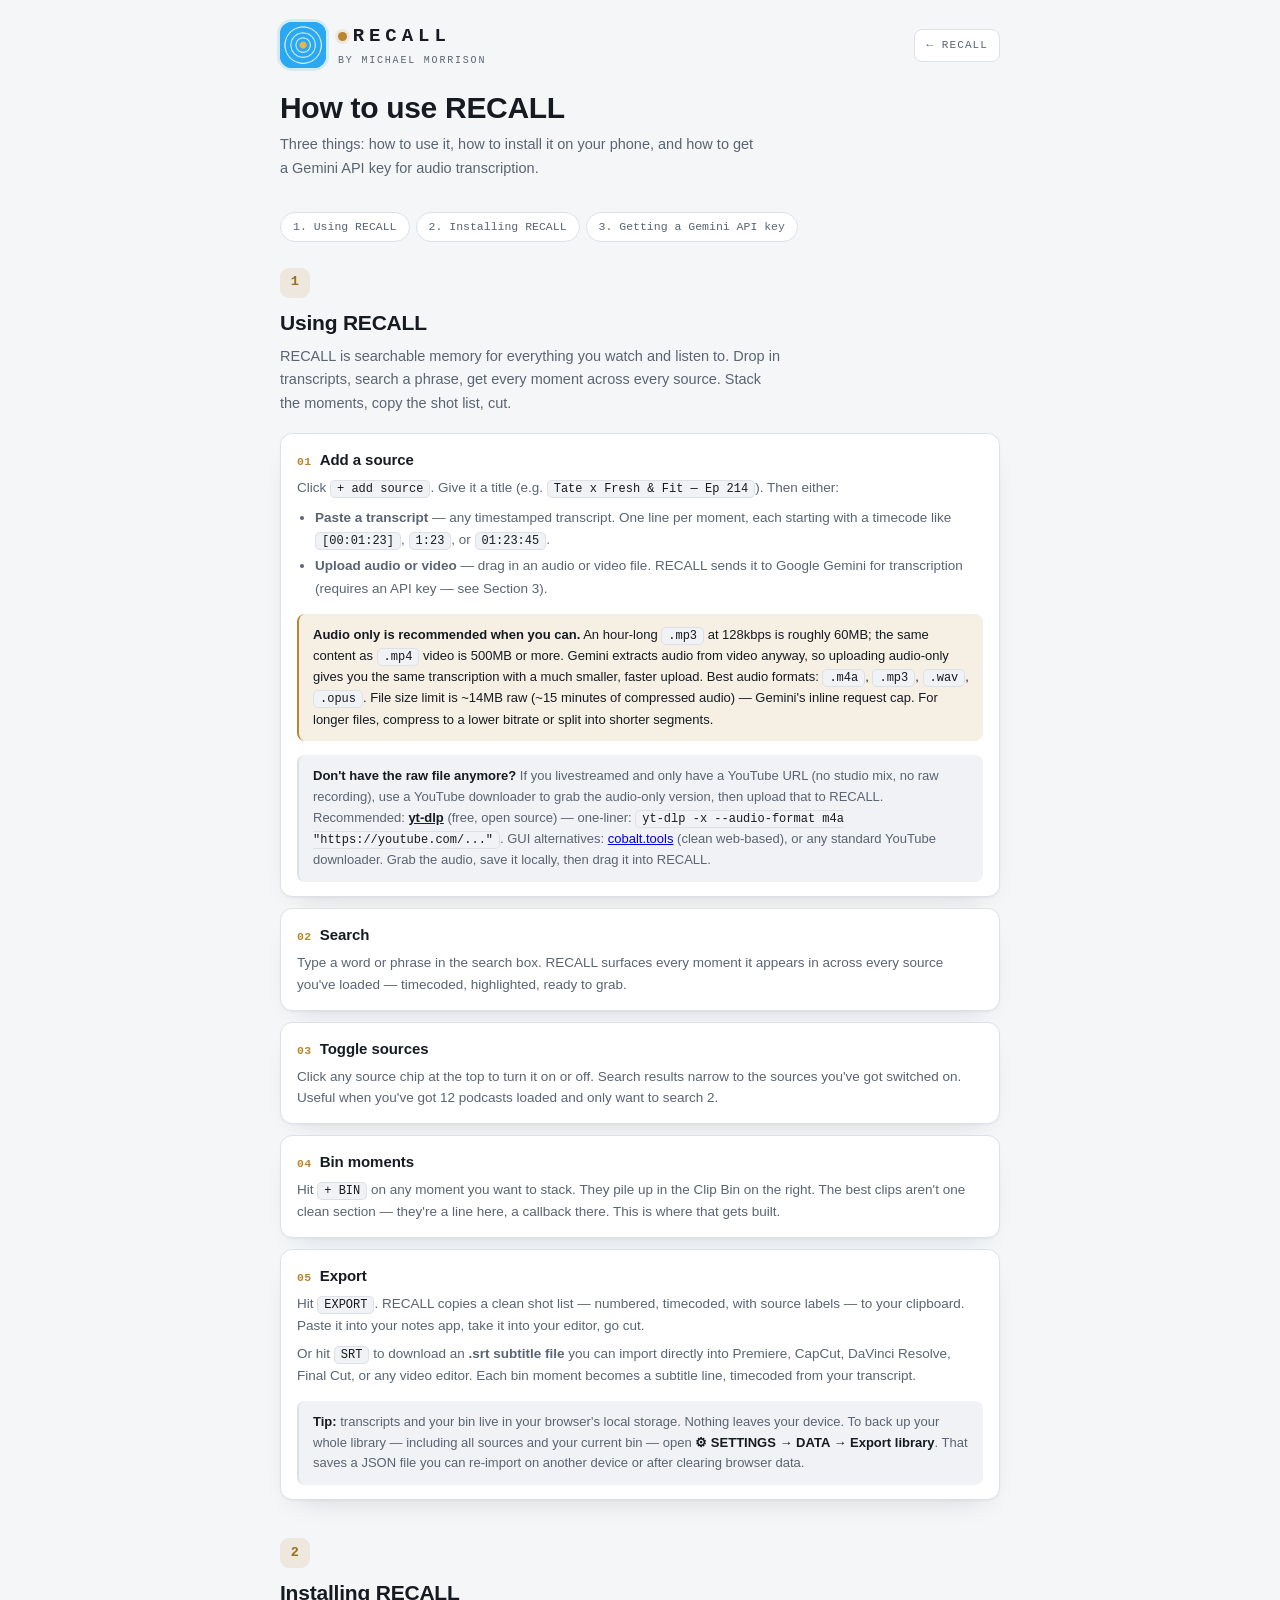
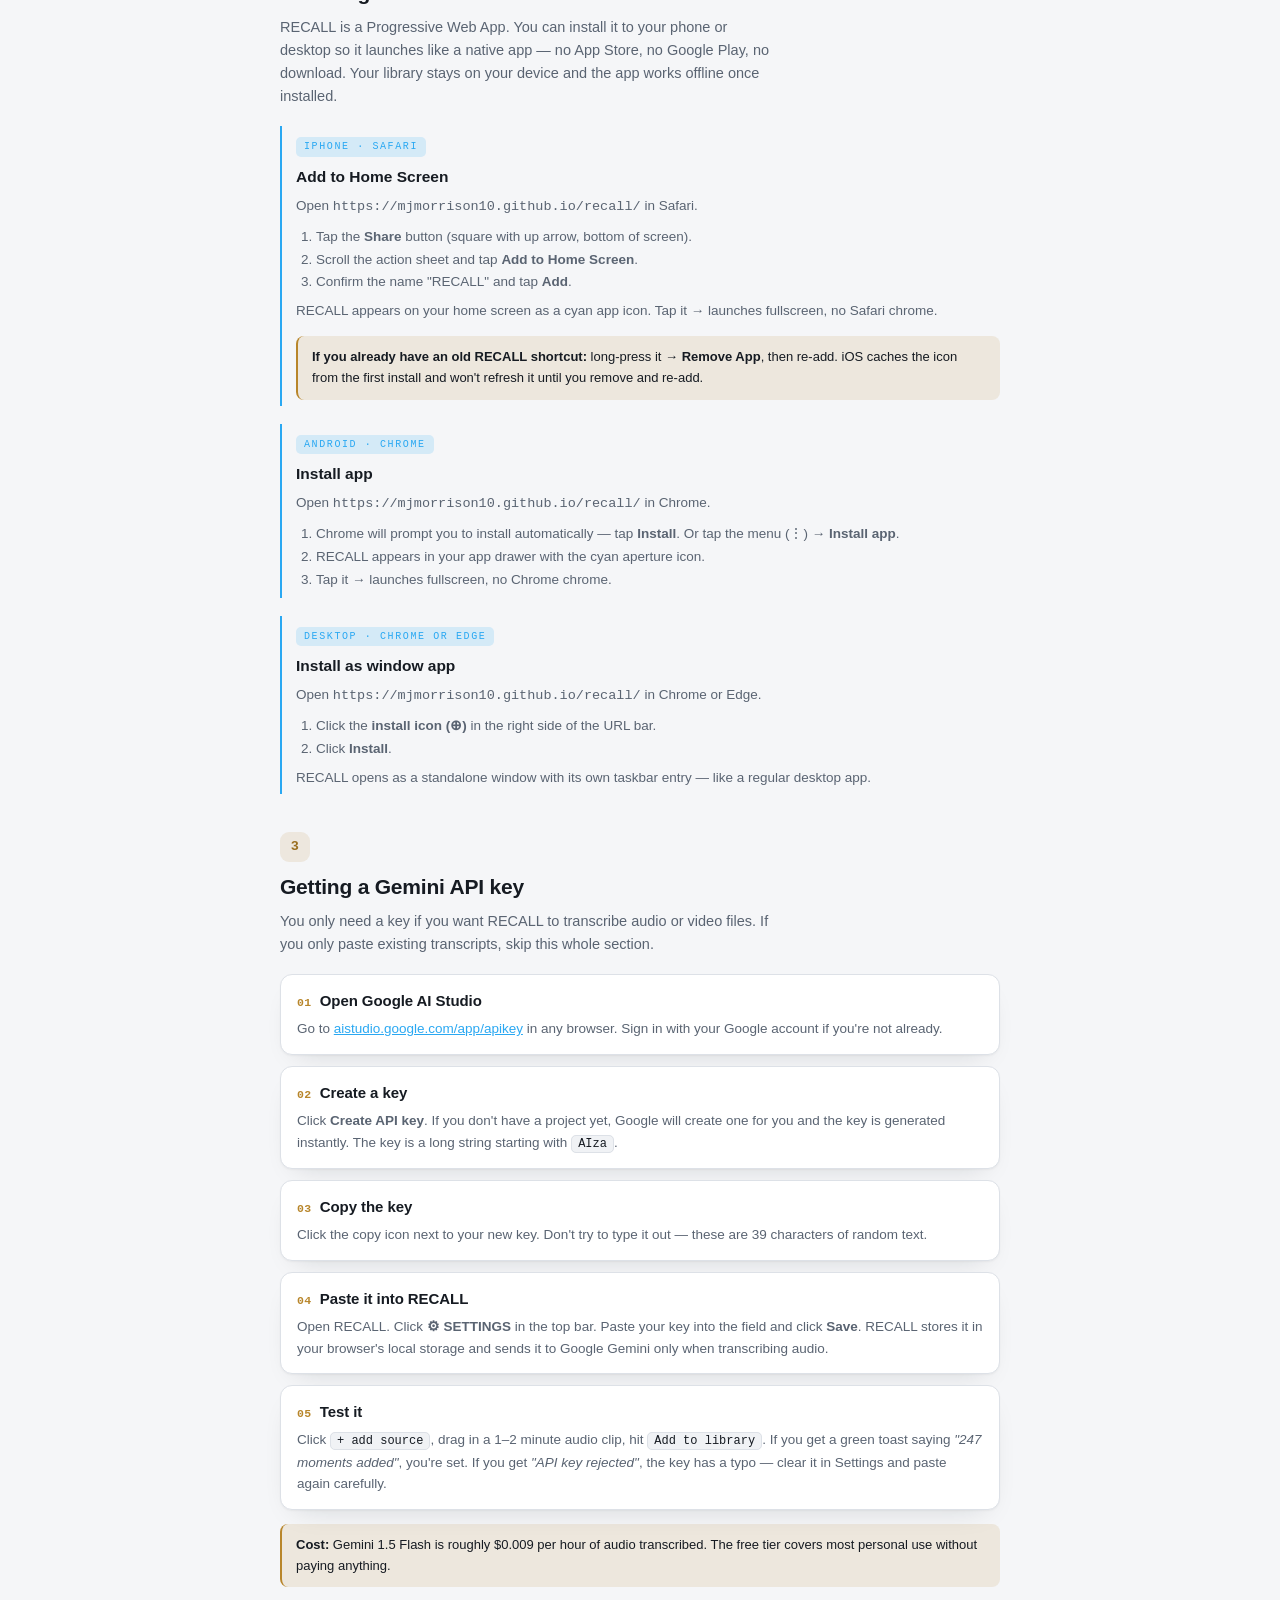
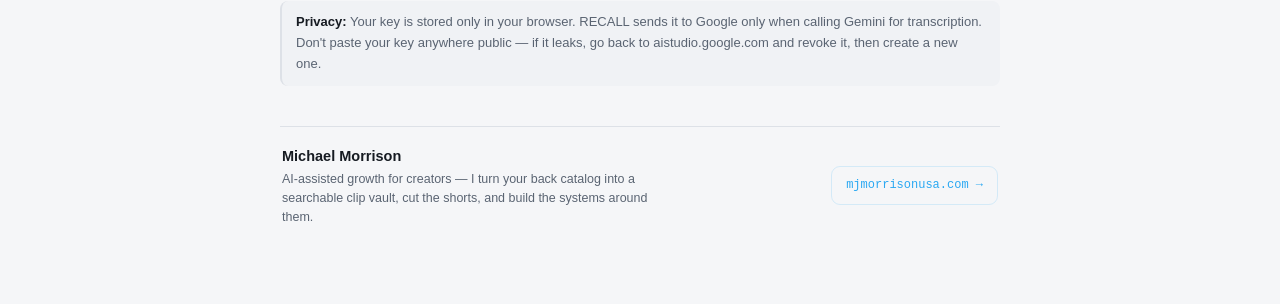
==== commit b3ea8937: "feat: gemini-2.0-flash + SRT export + accurate inline size limit Three quick wins from the agent ana" ====
--- a/howto.html
+++ b/howto.html
@@ -67,7 +67,7 @@
           <li><b>Upload audio or video</b> — drag in an audio or video file. RECALL sends it to Google Gemini for transcription (requires an API key — see Section 3).</li>
         </ul>
 
-        <div class="note"><b>Audio only is recommended when you can.</b> An hour-long <code>.mp3</code> at 128kbps is roughly 60MB; the same content as <code>.mp4</code> video is 500MB or more. Gemini extracts audio from video anyway, so uploading audio-only gives you the same transcription with a much smaller, faster upload. Best audio formats: <code>.m4a</code>, <code>.mp3</code>, <code>.wav</code>, <code>.opus</code>. File size limit is ~95MB (~1.5 hours of compressed audio).</div>
+        <div class="note"><b>Audio only is recommended when you can.</b> An hour-long <code>.mp3</code> at 128kbps is roughly 60MB; the same content as <code>.mp4</code> video is 500MB or more. Gemini extracts audio from video anyway, so uploading audio-only gives you the same transcription with a much smaller, faster upload. Best audio formats: <code>.m4a</code>, <code>.mp3</code>, <code>.wav</code>, <code>.opus</code>. File size limit is ~14MB raw (~15 minutes of compressed audio) — Gemini's inline request cap. For longer files, compress to a lower bitrate or split into shorter segments.</div>
 
         <div class="note muted"><b>Don't have the raw file anymore?</b> If you livestreamed and only have a YouTube URL (no studio mix, no raw recording), use a YouTube downloader to grab the audio-only version, then upload that to RECALL. Recommended: <a href="https://github.com/yt-dlp/yt-dlp" target="_blank" rel="noopener"><b>yt-dlp</b></a> (free, open source) — one-liner: <code>yt-dlp -x --audio-format m4a "https://youtube.com/..."</code>. GUI alternatives: <a href="https://cobalt.tools" target="_blank" rel="noopener">cobalt.tools</a> (clean web-based), or any standard YouTube downloader. Grab the audio, save it locally, then drag it into RECALL.</div>
       </div>
@@ -90,6 +90,7 @@
       <div class="step">
         <h3><span class="ord">05</span>Export</h3>
         <p>Hit <code>EXPORT</code>. RECALL copies a clean shot list — numbered, timecoded, with source labels — to your clipboard. Paste it into your notes app, take it into your editor, go cut.</p>
+        <p>Or hit <code>SRT</code> to download an <b>.srt subtitle file</b> you can import directly into Premiere, CapCut, DaVinci Resolve, Final Cut, or any video editor. Each bin moment becomes a subtitle line, timecoded from your transcript.</p>
         <div class="note muted"><b>Tip:</b> transcripts and your bin live in your browser's local storage. Nothing leaves your device. To back up your whole library — including all sources and your current bin — open <b>⚙ SETTINGS → DATA → Export library</b>. That saves a JSON file you can re-import on another device or after clearing browser data.</div>
       </div>
     </div>
--- a/style.css
+++ b/style.css
@@ -126,16 +126,28 @@
   .meta{display:flex;align-items:center;gap:8px 14px;flex-wrap:wrap;margin-top:11px;
     font-family:var(--mono);font-size:11.5px;color:var(--muted);letter-spacing:.02em}
   .count b{color:var(--gold);font-weight:700}
+  /* Source chips — active state is gold-filled, inactive is clearly "off"
+     (dimmed + dashed border) so you can tell at a glance which sources
+     contribute to the current search. Hover on inactive lifts the dim
+     but never fully activates, so it never gets confused with active. */
   .chip{display:inline-flex;align-items:center;gap:7px;background:var(--surface);
     border:1px solid var(--border);border-radius:20px;padding:5px 11px;cursor:pointer;
-    font-family:var(--mono);font-size:11.5px;color:var(--muted);user-select:none;transition:.12s}
-  .chip:hover{border-color:var(--faint);color:var(--ink)}
-  .chip.on{color:var(--ink);border-color:var(--gold);background:var(--gold-ghost)}
-  .chip .sw{width:8px;height:8px;border-radius:2px;background:var(--faint)}
-  .chip.on .sw{background:var(--gold)}
-  .chip .n{color:var(--faint)}
-  .chip.on .n{color:var(--gold-deep)}
-  .chip .x{color:var(--faint);font-size:13px;margin-left:1px}
+    font-family:var(--mono);font-size:11.5px;color:var(--muted);user-select:none;
+    transition:.12s;opacity:.55;border-style:dashed}
+  .chip:hover{opacity:.85;border-color:var(--faint);color:var(--ink)}
+  .chip.on{opacity:1;color:var(--ink);border-color:var(--gold);
+    background:var(--gold-ghost);border-style:solid;
+    box-shadow:0 0 0 1px var(--gold-ghost)}
+  .chip.on:hover{opacity:1;background:var(--gold-ghost);border-color:var(--gold)}
+  .chip .sw{width:8px;height:8px;border-radius:2px;background:var(--faint);
+    transition:.15s}
+  .chip:hover .sw{background:var(--brand)}
+  .chip.on .sw{background:var(--gold);box-shadow:0 0 0 3px var(--gold-ghost)}
+  .chip .n{color:var(--faint);transition:.15s;font-weight:400}
+  .chip:hover .n{color:var(--brand)}
+  .chip.on .n{color:var(--gold-deep);font-weight:700}
+  .chip .x{color:var(--faint);font-size:13px;margin-left:1px;opacity:.7;transition:.12s}
+  .chip:hover .x{opacity:1}
   .chip .x:hover{color:var(--gold)}
   .addsrc{border-style:dashed}
 
@@ -181,6 +193,15 @@
     color:var(--ink)}
   .bin .bnum{font-family:var(--mono);font-size:11px;color:var(--pos);background:var(--pos-ghost);
     padding:2px 8px;border-radius:20px;font-weight:700}
+  .bin .bhead-actions{margin-left:auto;display:flex;gap:7px;align-items:center}
+  /* SRT export — secondary action, sits next to the primary EXPORT button.
+     Outline style so EXPORT stays the visual anchor. */
+  .bin .exp2{background:var(--surface2);border:1px solid var(--border);color:var(--ink);
+    font-family:var(--mono);font-size:11px;letter-spacing:.04em;padding:7px 11px;border-radius:8px;
+    cursor:pointer;font-weight:700}
+  .bin .exp2:disabled{opacity:.5;cursor:not-allowed}
+  .bin .exp2:not(:disabled):hover{border-color:var(--gold);background:var(--gold-ghost);
+    color:var(--gold-deep)}
   .bin .exp{margin-left:auto;background:var(--pos);border:none;color:#06231a;font-weight:700;
     font-family:var(--mono);font-size:11px;letter-spacing:.04em;padding:7px 12px;border-radius:8px;
     cursor:pointer}
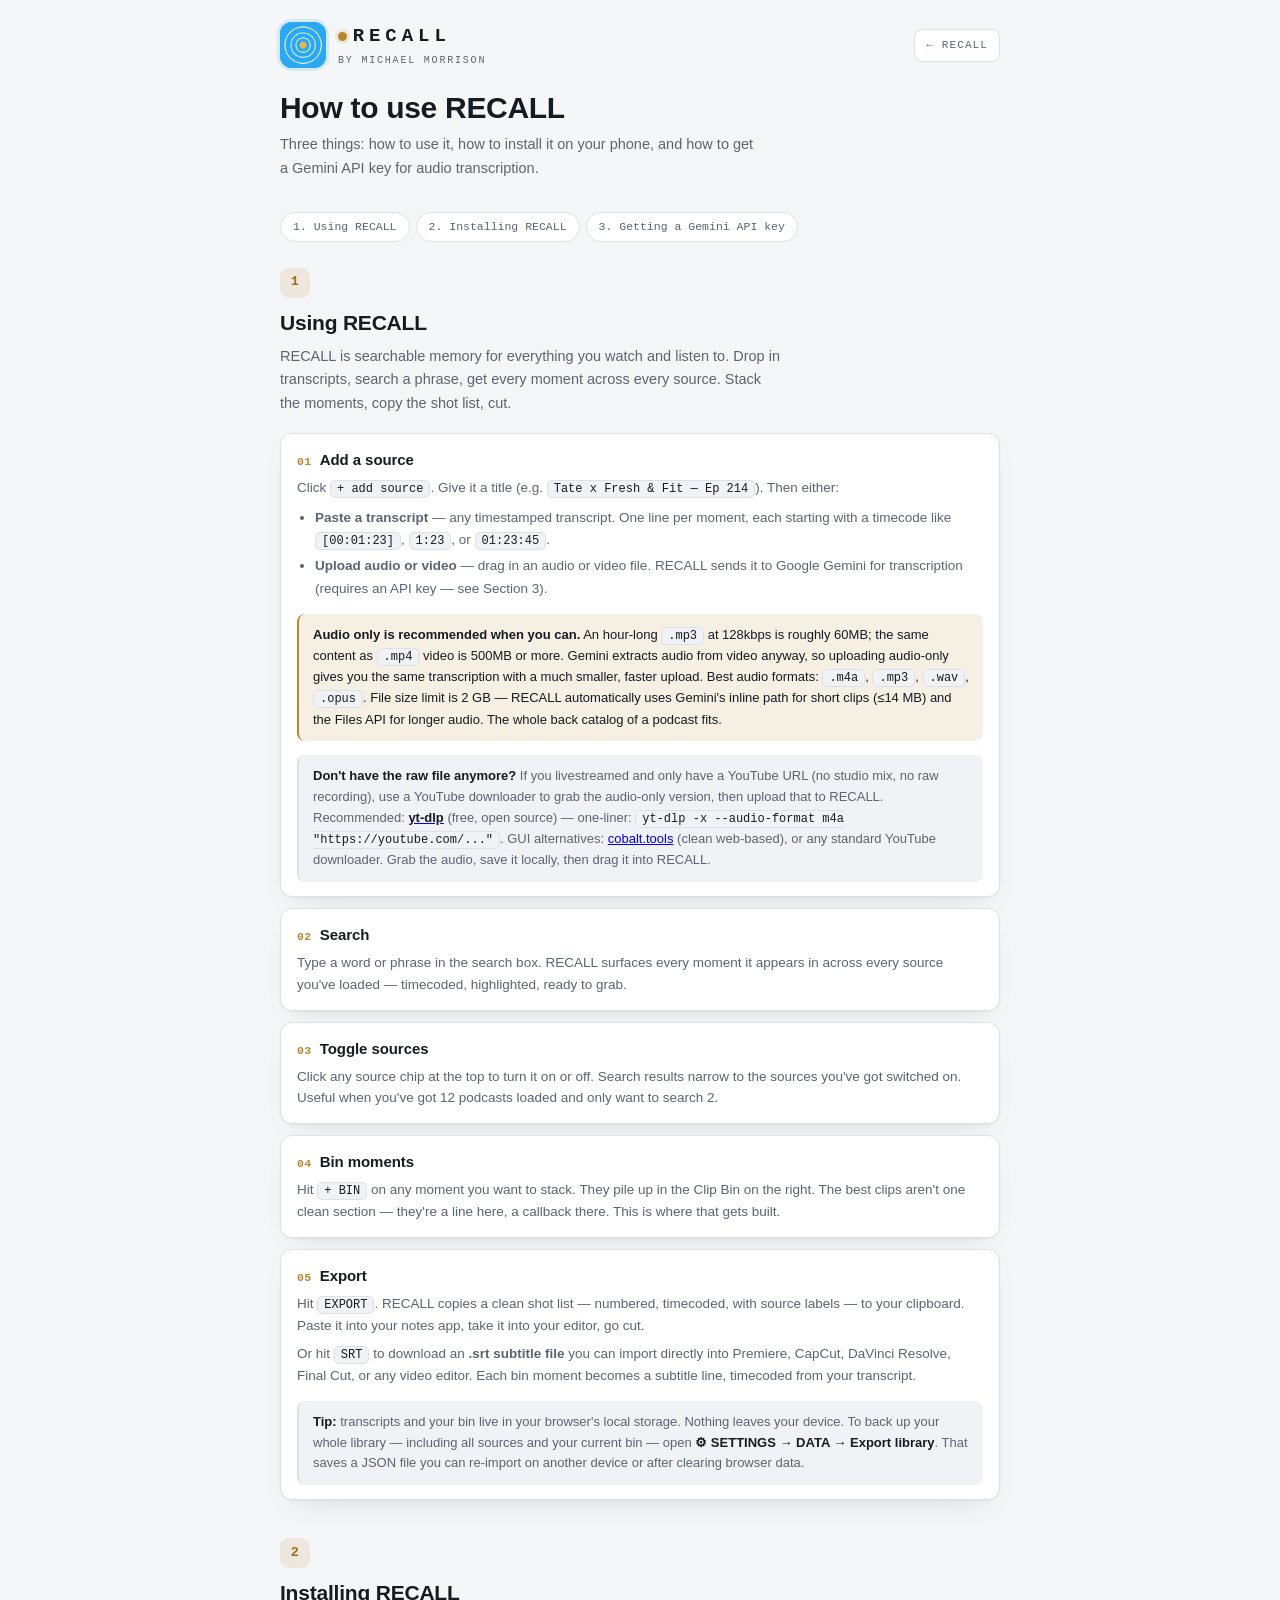
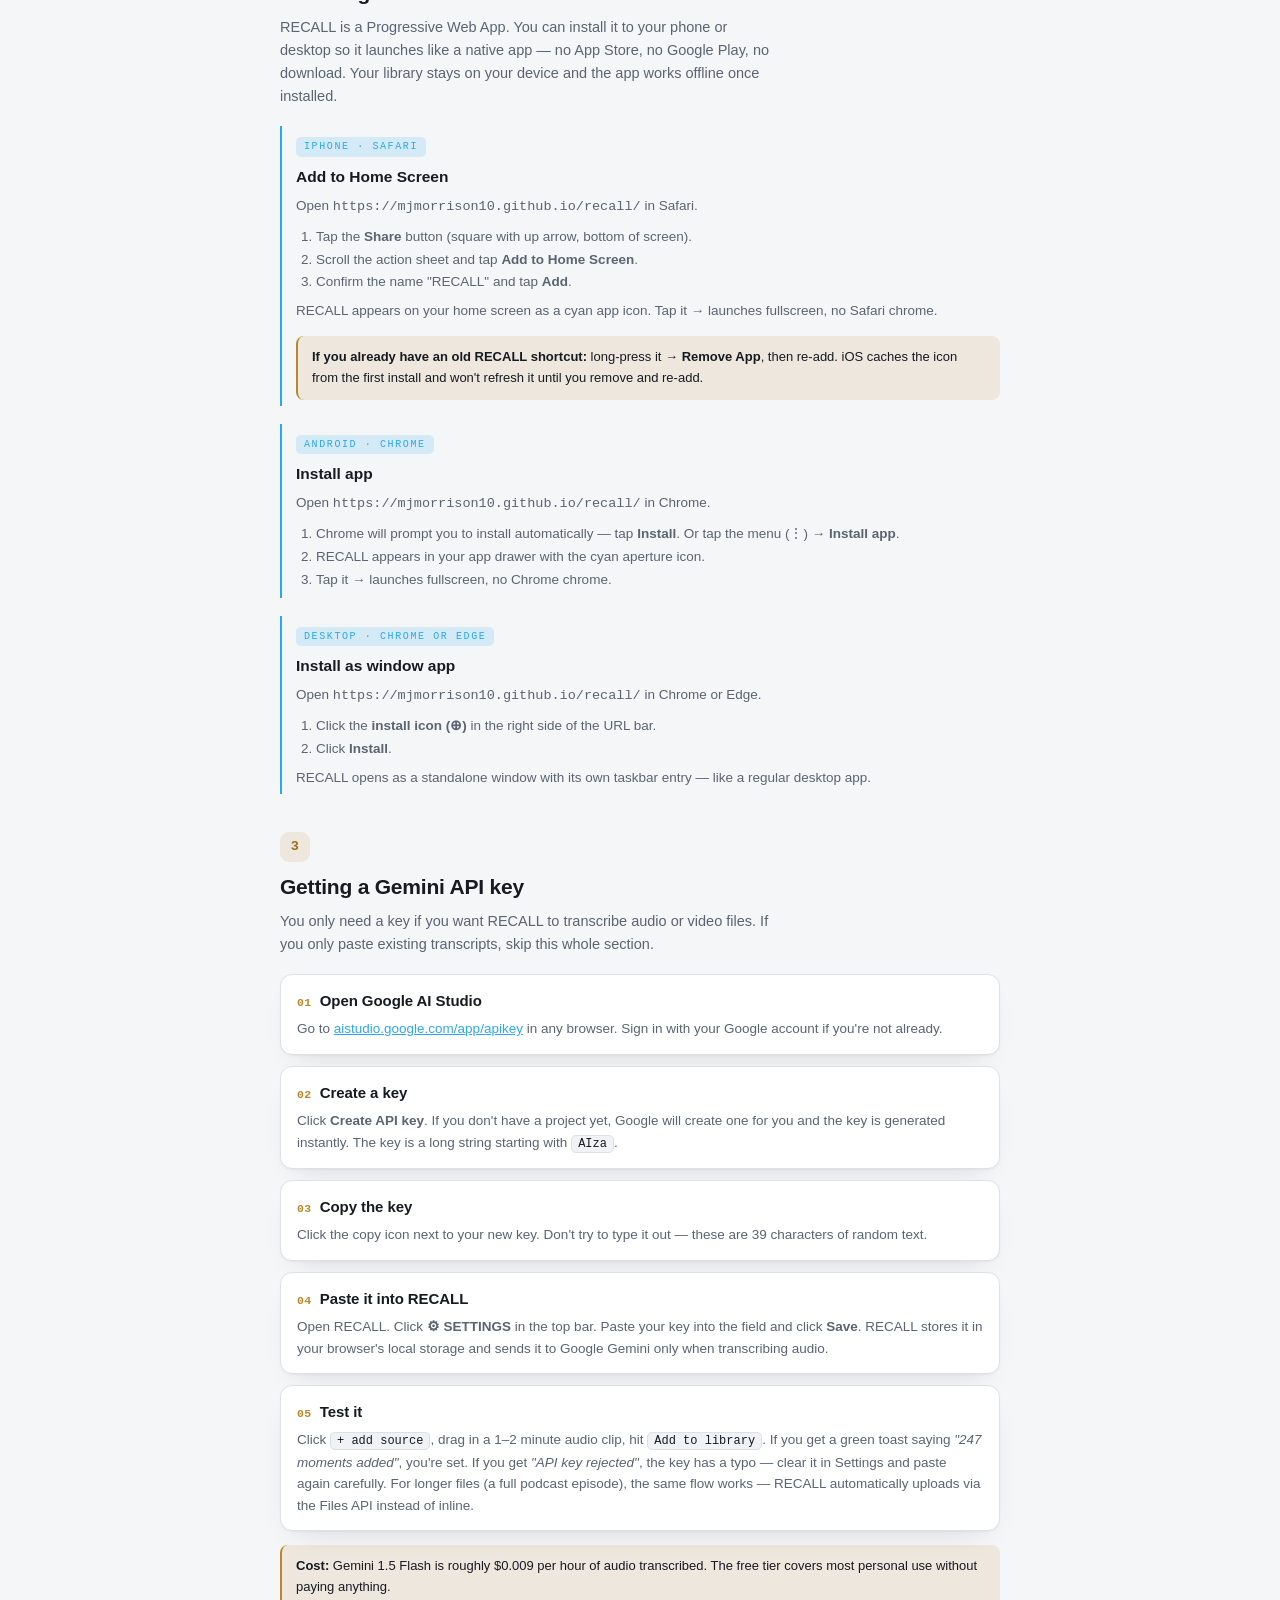
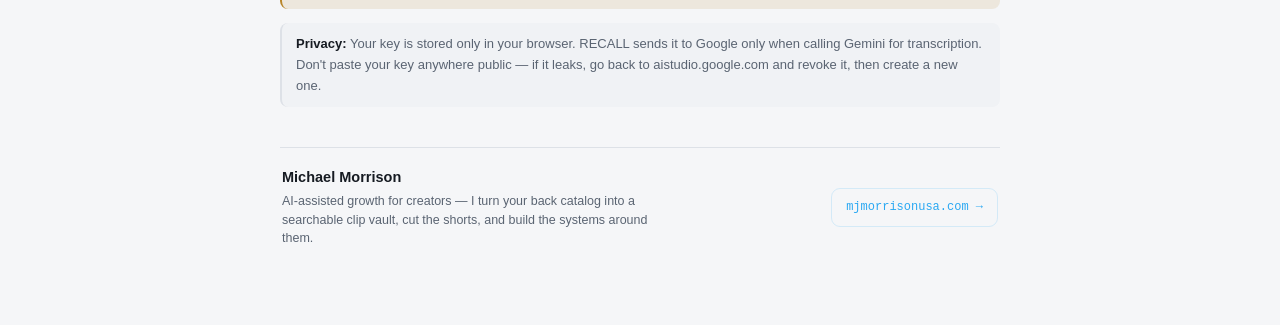
==== commit 990d3637: "feat: support full-length audio via Gemini Files API Unlocks the headline use case: transcribe a ful" ====
--- a/howto.html
+++ b/howto.html
@@ -67,7 +67,7 @@
           <li><b>Upload audio or video</b> — drag in an audio or video file. RECALL sends it to Google Gemini for transcription (requires an API key — see Section 3).</li>
         </ul>
 
-        <div class="note"><b>Audio only is recommended when you can.</b> An hour-long <code>.mp3</code> at 128kbps is roughly 60MB; the same content as <code>.mp4</code> video is 500MB or more. Gemini extracts audio from video anyway, so uploading audio-only gives you the same transcription with a much smaller, faster upload. Best audio formats: <code>.m4a</code>, <code>.mp3</code>, <code>.wav</code>, <code>.opus</code>. File size limit is ~14MB raw (~15 minutes of compressed audio) — Gemini's inline request cap. For longer files, compress to a lower bitrate or split into shorter segments.</div>
+        <div class="note"><b>Audio only is recommended when you can.</b> An hour-long <code>.mp3</code> at 128kbps is roughly 60MB; the same content as <code>.mp4</code> video is 500MB or more. Gemini extracts audio from video anyway, so uploading audio-only gives you the same transcription with a much smaller, faster upload. Best audio formats: <code>.m4a</code>, <code>.mp3</code>, <code>.wav</code>, <code>.opus</code>. File size limit is 2 GB — RECALL automatically uses Gemini's inline path for short clips (≤14 MB) and the Files API for longer audio. The whole back catalog of a podcast fits.</div>
 
         <div class="note muted"><b>Don't have the raw file anymore?</b> If you livestreamed and only have a YouTube URL (no studio mix, no raw recording), use a YouTube downloader to grab the audio-only version, then upload that to RECALL. Recommended: <a href="https://github.com/yt-dlp/yt-dlp" target="_blank" rel="noopener"><b>yt-dlp</b></a> (free, open source) — one-liner: <code>yt-dlp -x --audio-format m4a "https://youtube.com/..."</code>. GUI alternatives: <a href="https://cobalt.tools" target="_blank" rel="noopener">cobalt.tools</a> (clean web-based), or any standard YouTube downloader. Grab the audio, save it locally, then drag it into RECALL.</div>
       </div>
@@ -167,7 +167,7 @@
 
       <div class="step">
         <h3><span class="ord">05</span>Test it</h3>
-        <p>Click <code>+ add source</code>, drag in a 1–2 minute audio clip, hit <code>Add to library</code>. If you get a green toast saying <i>"247 moments added"</i>, you're set. If you get <i>"API key rejected"</i>, the key has a typo — clear it in Settings and paste again carefully.</p>
+        <p>Click <code>+ add source</code>, drag in a 1–2 minute audio clip, hit <code>Add to library</code>. If you get a green toast saying <i>"247 moments added"</i>, you're set. If you get <i>"API key rejected"</i>, the key has a typo — clear it in Settings and paste again carefully. For longer files (a full podcast episode), the same flow works — RECALL automatically uploads via the Files API instead of inline.</p>
       </div>
     </div>
 
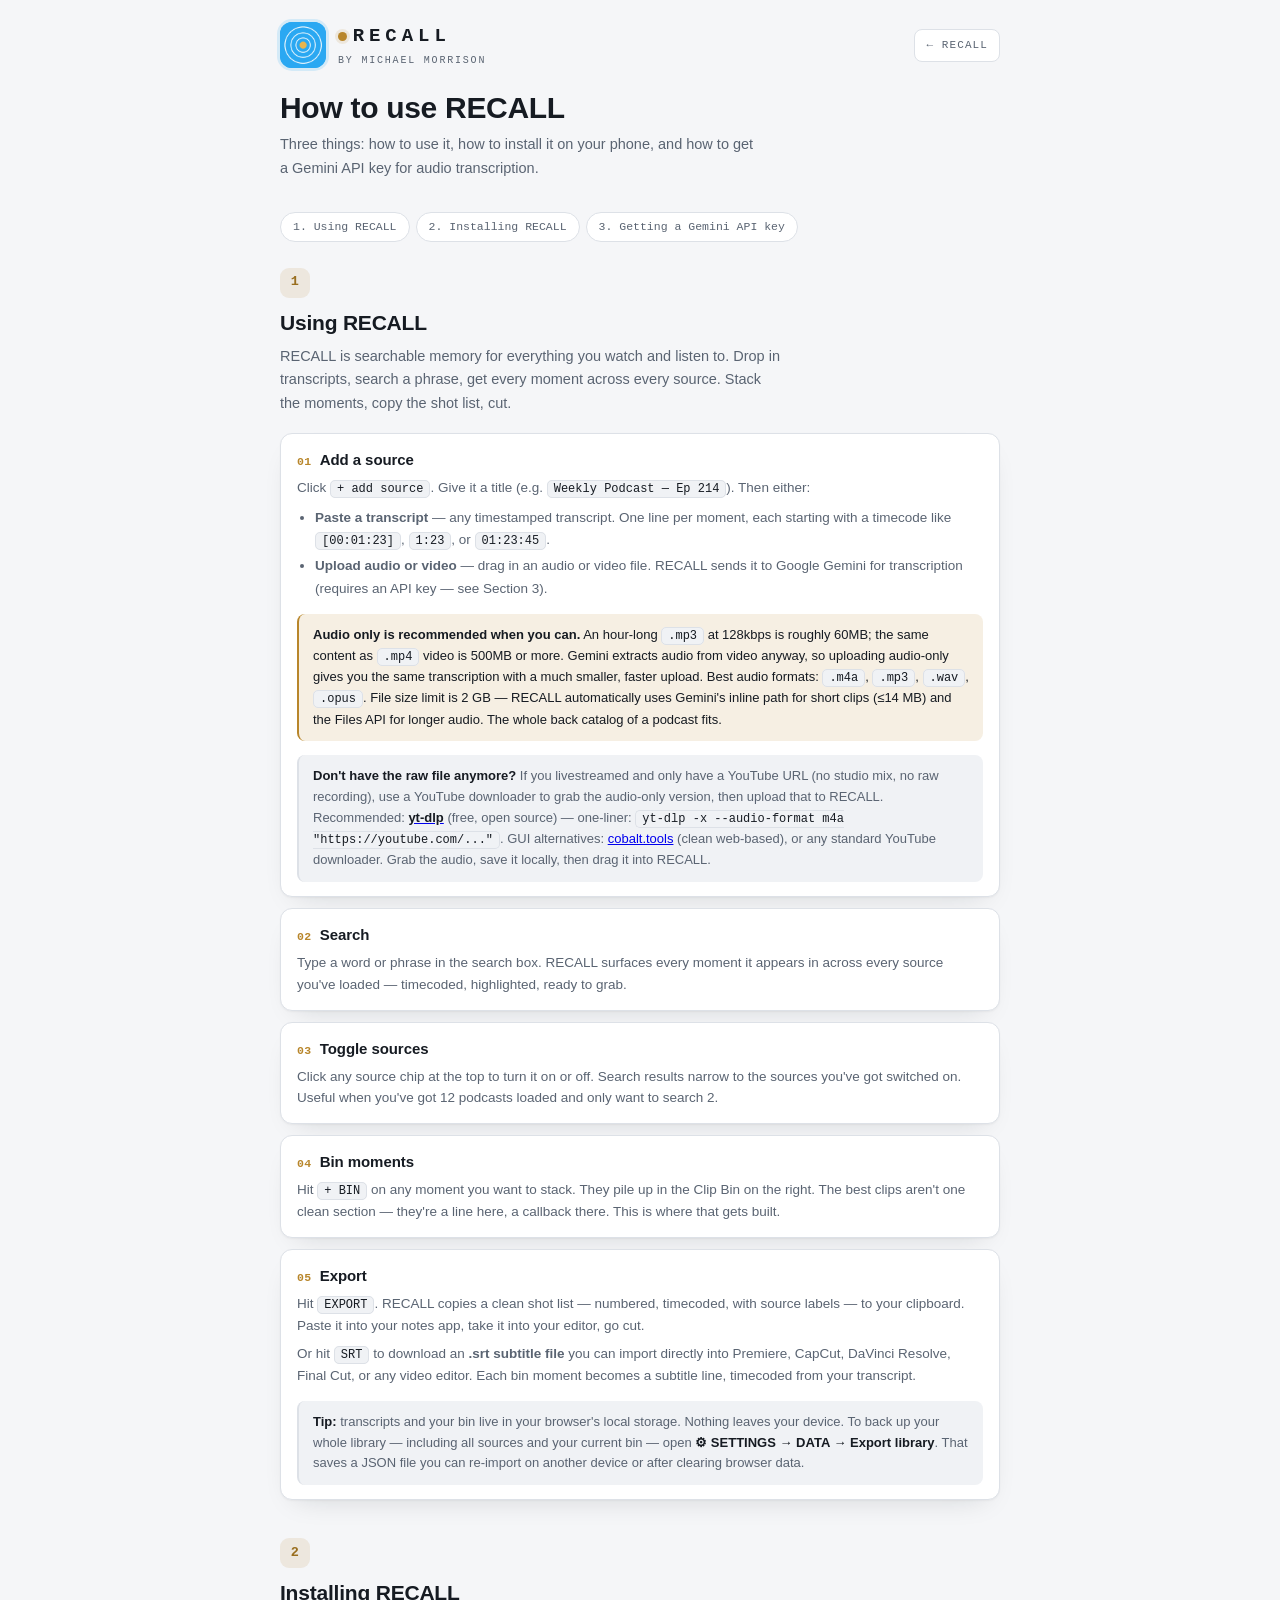
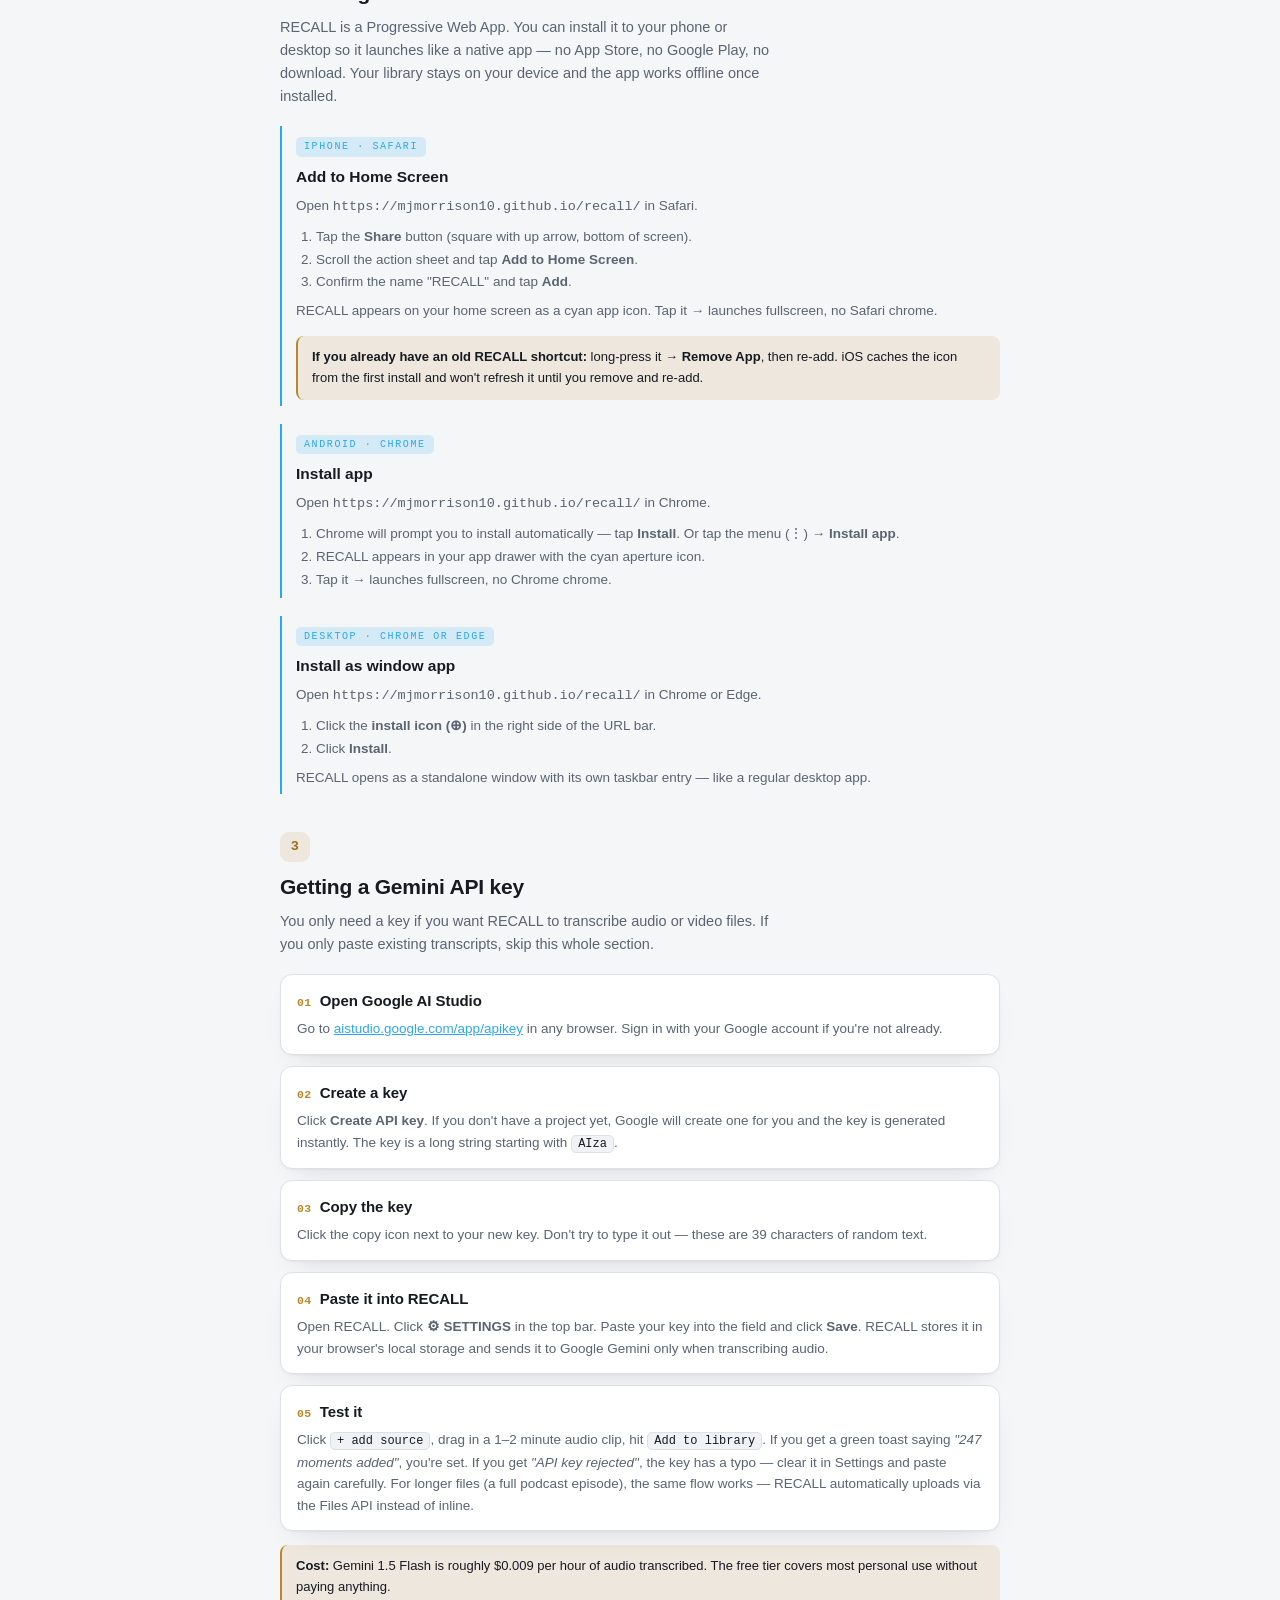
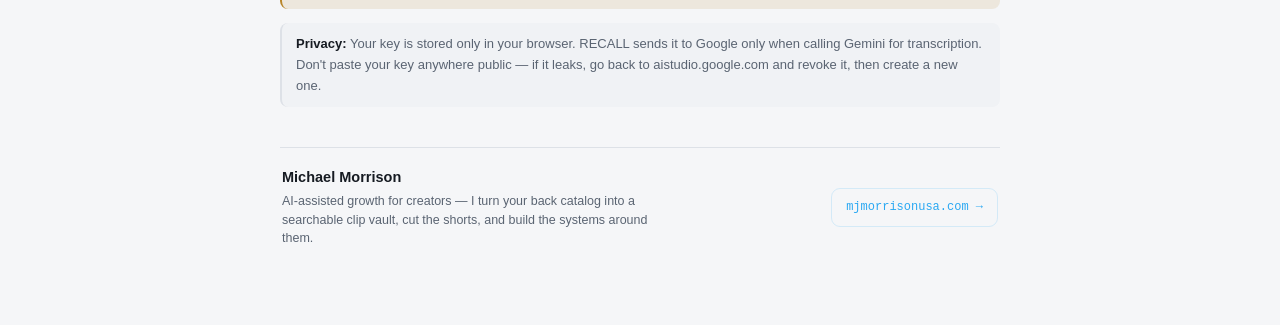
==== commit bc096b88: "Use a brand-neutral example title in the add-source placeholder Replace the 'Tate x Fresh & Fit — Ep" ====
--- a/howto.html
+++ b/howto.html
@@ -61,7 +61,7 @@
     <div class="steps">
       <div class="step">
         <h3><span class="ord">01</span>Add a source</h3>
-        <p>Click <code>+ add source</code>. Give it a title (e.g. <code>Tate x Fresh &amp; Fit — Ep 214</code>). Then either:</p>
+        <p>Click <code>+ add source</code>. Give it a title (e.g. <code>Weekly Podcast — Ep 214</code>). Then either:</p>
         <ul>
           <li><b>Paste a transcript</b> — any timestamped transcript. One line per moment, each starting with a timecode like <code>[00:01:23]</code>, <code>1:23</code>, or <code>01:23:45</code>.</li>
           <li><b>Upload audio or video</b> — drag in an audio or video file. RECALL sends it to Google Gemini for transcription (requires an API key — see Section 3).</li>
--- a/style.css
+++ b/style.css
@@ -56,6 +56,9 @@
     display:flex;gap:16px;align-items:center;flex-wrap:wrap}
   .foot .fname{font-weight:600;font-size:14.5px}
   .foot .ftag{color:var(--muted);font-size:12.5px;max-width:56ch;line-height:1.5;margin-top:3px}
+  .foot .flinks{margin-top:6px;font-size:12px;color:var(--muted)}
+  .foot .flinks a{color:var(--brand);text-decoration:none}
+  .foot .flinks a:hover{text-decoration:underline}
   .foot .fcta{margin-left:auto;font-family:var(--mono);font-size:12px;color:var(--brand);
     text-decoration:none;border:1px solid var(--brand-ghost);padding:9px 14px;border-radius:9px;
     white-space:nowrap;transition:.12s}
@@ -105,11 +108,19 @@
   .keystatus.set{color:var(--pos)}
   .keystatus.empty{color:var(--faint)}
 
+  .hidden{display:none}
+  .providerrow{display:flex;gap:10px;flex-wrap:wrap;margin-top:6px}
+  .radiopill{display:flex;align-items:center;gap:7px;background:var(--ground);border:1px solid var(--border);
+    border-radius:9px;padding:9px 13px;cursor:pointer;font-size:13px;color:var(--ink)}
+  .radiopill:has(input:checked){border-color:var(--gold);background:var(--gold-ghost)}
+  .radiopill input{margin:0}
+  .radiopill .pilltag{color:var(--faint);font-family:var(--mono);font-size:10px;letter-spacing:.04em}
+
   .lede{color:var(--muted);font-size:13.5px;max-width:64ch;margin:10px 0 20px;line-height:1.6}
   .lede b{color:var(--ink);font-weight:600}
 
   /* search */
-  .searchrow{position:sticky;top:0;z-index:20;background:linear-gradient(var(--ground) 72%,transparent);
+  .searchrow{position:sticky;top:0;z-index:20;background:var(--ground);
     padding-top:6px;padding-bottom:12px}
   .searchbox{display:flex;align-items:center;gap:10px;background:var(--surface);
     border:1px solid var(--border);border-radius:13px;padding:13px 15px;box-shadow:var(--shadow);
@@ -149,7 +160,22 @@
   .chip .x{color:var(--faint);font-size:13px;margin-left:1px;opacity:.7;transition:.12s}
   .chip:hover .x{opacity:1}
   .chip .x:hover{color:var(--gold)}
+  .chip .scout{color:var(--faint);font-size:13px;margin-left:4px;opacity:.7;transition:.12s;cursor:pointer}
+  .chip:hover .scout{opacity:1}
+  .chip .scout:hover{color:var(--gold)}
+  .chip .ren{color:var(--faint);font-size:12px;margin-left:4px;opacity:.7;transition:.12s;cursor:pointer}
+  .chip:hover .ren{opacity:1}
+  .chip .ren:hover{color:var(--gold)}
   .addsrc{border-style:dashed}
+  /* Bounded, scrollable source tray — keeps the sticky header from growing
+     past the viewport (was overlapping the footer on mobile with many
+     sources). Collapsed by default on phones; toggled by #srctoggle. */
+  .chiptray{display:flex;flex-wrap:wrap;gap:8px 10px;margin-top:10px;
+    max-height:96px;overflow-y:auto;overscroll-behavior:contain;-webkit-overflow-scrolling:touch}
+  .chiptray.collapsed{display:none}
+  @media(min-width:861px){.chiptray{max-height:150px}}
+  .srctoggle{opacity:1;border-style:solid;color:var(--ink);border-color:var(--border)}
+  .srctoggle:hover{opacity:1;border-color:var(--gold);color:var(--ink)}
 
   /* layout */
   .cols{display:grid;grid-template-columns:1fr 340px;gap:22px;align-items:start;margin-top:6px}
@@ -217,9 +243,16 @@
     display:-webkit-box;-webkit-line-clamp:2;-webkit-box-orient:vertical;overflow:hidden}
   .binitem .bsrc{font-family:var(--mono);font-size:10px;color:var(--faint);text-transform:uppercase;
     letter-spacing:.04em;margin-top:2px}
+  .binitem .bacts{flex:none;display:flex;gap:2px;align-self:flex-start}
   .binitem .rm{flex:none;background:none;border:none;color:var(--faint);cursor:pointer;font-size:15px;
     padding:0 3px;align-self:flex-start}
   .binitem .rm:hover{color:var(--gold)}
+  .binitem .edit{flex:none;background:none;border:none;color:var(--faint);cursor:pointer;font-size:12px;
+    padding:0 3px;align-self:flex-start}
+  .binitem .edit:hover{color:var(--gold)}
+  .binitem .bblast{flex:none;background:none;border:none;color:var(--faint);cursor:pointer;font-size:11px;
+    font-family:var(--mono);padding:0 3px;align-self:flex-start;letter-spacing:.03em}
+  .binitem .bblast:hover{color:var(--gold)}
   .binempty{padding:26px 18px;text-align:center;color:var(--muted);font-size:13px;line-height:1.6}
   .binempty .k{font-family:var(--mono);color:var(--pos);font-size:12px}
 
@@ -244,16 +277,32 @@
   .mbody{padding:16px 18px;overflow-y:auto;display:flex;flex-direction:column;gap:11px}
   .mbody label{font-family:var(--mono);font-size:11px;letter-spacing:.08em;text-transform:uppercase;
     color:var(--muted)}
-  .mbody input,.mbody textarea{width:100%;background:var(--ground);border:1px solid var(--border);
+  .mbody input,.mbody textarea,.mbody select{width:100%;background:var(--ground);border:1px solid var(--border);
     border-radius:9px;color:var(--ink);font-family:var(--sans);font-size:14px;padding:10px 12px;outline:none}
   .mbody textarea{min-height:170px;font-family:var(--mono);font-size:12.5px;line-height:1.5;resize:vertical}
-  .mbody input:focus,.mbody textarea:focus{border-color:var(--gold)}
+  .mbody input:focus,.mbody textarea:focus,.mbody select:focus{border-color:var(--gold)}
   .hint{font-size:12px;color:var(--faint);line-height:1.55}
-  .mfoot{display:flex;gap:9px;justify-content:flex-end;padding:14px 18px;border-top:1px solid var(--border)}
+  .mfoot{display:flex;gap:9px;align-items:center;justify-content:flex-end;padding:14px 18px;border-top:1px solid var(--border)}
+  /* Status/hint line in the modal footer: pushes the buttons to the right. */
+  .mstatus{margin-right:auto;font-size:12px;line-height:1.4;color:var(--faint);
+    display:flex;align-items:center;gap:8px;min-height:16px}
+  .mstatus.hint{color:var(--muted)}
+  .mstatus.warn{color:var(--gold)}
+  .mstatus.progress{color:var(--ink)}
+  .mspin{width:13px;height:13px;flex:none;border-radius:50%;border:2px solid var(--border);
+    border-top-color:var(--gold);animation:mspin .7s linear infinite}
+  @keyframes mspin{to{transform:rotate(360deg)}}
+  .req{font-family:var(--mono);font-size:9px;letter-spacing:.06em;color:var(--gold);
+    background:var(--gold-ghost);padding:1px 6px;border-radius:20px;margin-left:6px;vertical-align:middle}
   .btn{font-family:var(--mono);font-size:12px;letter-spacing:.04em;padding:9px 15px;border-radius:9px;
-    cursor:pointer;border:1px solid var(--border);background:var(--surface2);color:var(--ink)}
+    cursor:pointer;border:1px solid var(--border);background:var(--surface2);color:var(--ink);
+    transition:background .15s,border-color .15s,color .15s,opacity .15s}
   .btn.ghost{background:none;color:var(--muted)}
   .btn.primary{background:var(--gold);border-color:var(--gold);color:#241a06;font-weight:700}
+  .btn:hover:not(:disabled){background:var(--surface);border-color:var(--gold)}
+  .btn.ghost:hover:not(:disabled){background:var(--gold-ghost);color:var(--ink);border-color:var(--border)}
+  .btn.primary:hover:not(:disabled){background:var(--gold-deep);border-color:var(--gold-deep);color:#fff}
+  .btn:focus-visible{outline:2px solid var(--gold);outline-offset:2px}
   .btn:disabled{opacity:.5;cursor:not-allowed}
 
   .toast{position:fixed;left:50%;bottom:26px;transform:translate(-50%,20px);opacity:0;
@@ -262,6 +311,64 @@
   .toast.show{transform:translate(-50%,0);opacity:1}
   ::-webkit-scrollbar{width:10px;height:10px}
   ::-webkit-scrollbar-thumb{background:var(--border);border-radius:20px;border:3px solid var(--surface)}
+
+  /* Top Clips — evidence-grounded recommendations (labels, never scores) */
+  .tcbtn{background:var(--surface);border:1px solid var(--gold);color:var(--gold);
+    font-family:var(--mono);font-size:11.5px;font-weight:700;letter-spacing:.08em;
+    padding:6px 13px;border-radius:20px;cursor:pointer;white-space:nowrap}
+  .tcbtn:hover{background:var(--gold-ghost)}
+  .tchead{background:var(--surface);border:1px solid var(--border);border-radius:13px;
+    padding:14px 16px;margin-bottom:10px;display:flex;align-items:center;gap:12px;flex-wrap:wrap}
+  .tcback{background:none;border:1px solid var(--border);color:var(--muted);
+    font-family:var(--mono);font-size:11px;padding:5px 11px;border-radius:20px;cursor:pointer}
+  .tcback:hover{color:var(--ink);border-color:var(--gold)}
+  .tctitle{font-family:var(--mono);font-weight:700;font-size:13px;letter-spacing:.16em;
+    color:var(--gold)}
+  .tcmeta{font-family:var(--mono);font-size:11px;color:var(--faint)}
+  .tchint{flex-basis:100%;font-size:12.5px;color:var(--muted);line-height:1.5;
+    padding-left:11px;border-left:2px solid var(--gold)}
+  .tcnote{font-family:var(--mono);font-size:10.5px;color:var(--faint);line-height:1.6;
+    margin:0 2px 14px;max-width:90ch}
+  .tclabel{font-family:var(--mono);font-size:10px;font-weight:700;letter-spacing:.08em;
+    padding:2px 8px;border-radius:6px;white-space:nowrap}
+  .tclabel.proof{background:var(--gold);color:#241a06}
+  .tclabel.aiproof{border:1px solid var(--gold);color:var(--gold);background:var(--gold-ghost)}
+  .tclabel.ai{border:1px solid var(--border);color:var(--muted)}
+  .tclabel.scan{border:1px dashed var(--border);color:var(--faint)}
+  .tcground{font-size:12.5px;color:var(--muted);line-height:1.5;margin-top:6px;
+    padding-left:11px;border-left:2px solid var(--gold)}
+  .tcground b{color:var(--gold);font-weight:600}
+
+  /* Top Posts — X/Threads composer inside a Top Clips card */
+  .postbtn{background:none;border:1px solid var(--gold);color:var(--gold);
+    font-family:var(--mono);font-size:10px;font-weight:700;letter-spacing:.06em;
+    padding:3px 9px;border-radius:14px;cursor:pointer;white-space:nowrap}
+  .postbtn:hover{background:var(--gold-ghost)}
+  .postpanel{margin-top:12px;padding-top:12px;border-top:1px dashed var(--border)}
+  .postprov{font-family:var(--mono);font-size:10.5px;color:var(--faint);margin-bottom:10px}
+  .postprov b{color:var(--gold);font-weight:600}
+  .postvariant{margin-bottom:12px}
+  .postvhead{display:flex;align-items:center;gap:8px;font-family:var(--mono);
+    font-size:11px;font-weight:700;letter-spacing:.1em;color:var(--muted);margin-bottom:5px}
+  .postcount{font-weight:600;font-size:9.5px;border:1px solid var(--border);
+    border-radius:14px;padding:1px 7px;color:var(--faint)}
+  .postcount[data-level="near"]{color:#B07600;border-color:rgba(176,118,0,.4)}
+  .postcount[data-level="over"]{color:#F2685C;border-color:rgba(242,104,92,.4)}
+  .posttext{width:100%;background:var(--ground);border:1px solid var(--border);
+    border-radius:8px;padding:8px 10px;color:var(--ink);font-family:var(--sans);
+    font-size:13px;line-height:1.45;resize:vertical}
+  .posttext:focus{outline:none;border-color:var(--gold)}
+  .postactions{display:flex;gap:7px;flex-wrap:wrap;margin-top:6px}
+  .postactions button,.postactions a.postintent{background:var(--surface);
+    border:1px solid var(--border);color:var(--muted);font-family:var(--mono);
+    font-size:10px;font-weight:700;letter-spacing:.06em;padding:5px 10px;
+    border-radius:14px;cursor:pointer;text-decoration:none;display:inline-block}
+  .postactions button:hover,.postactions a.postintent:hover{color:var(--gold);border-color:var(--gold)}
+  .postai{background:var(--gold);border:none;color:#241a06;font-family:var(--mono);
+    font-size:10.5px;font-weight:700;letter-spacing:.06em;padding:6px 13px;
+    border-radius:14px;cursor:pointer}
+  .postai:disabled{opacity:.6;cursor:wait}
+
   :root{
     --ground:#0E1116; --surface:#161B22; --surface2:#1D242E; --border:#2A333F;
     --ink:#E6EAF0; --muted:#8A94A6; --faint:#5C6675;
@@ -370,6 +477,9 @@
     display:flex;gap:16px;align-items:center;flex-wrap:wrap}
   .foot .fname{font-weight:600;font-size:14.5px}
   .foot .ftag{color:var(--muted);font-size:12.5px;max-width:56ch;line-height:1.5;margin-top:3px}
+  .foot .flinks{margin-top:6px;font-size:12px;color:var(--muted)}
+  .foot .flinks a{color:var(--brand);text-decoration:none}
+  .foot .flinks a:hover{text-decoration:underline}
   .foot .fcta{margin-left:auto;font-family:var(--mono);font-size:12px;color:var(--brand);
     text-decoration:none;border:1px solid var(--brand-ghost);padding:9px 14px;border-radius:9px;
     white-space:nowrap;transition:.12s}
